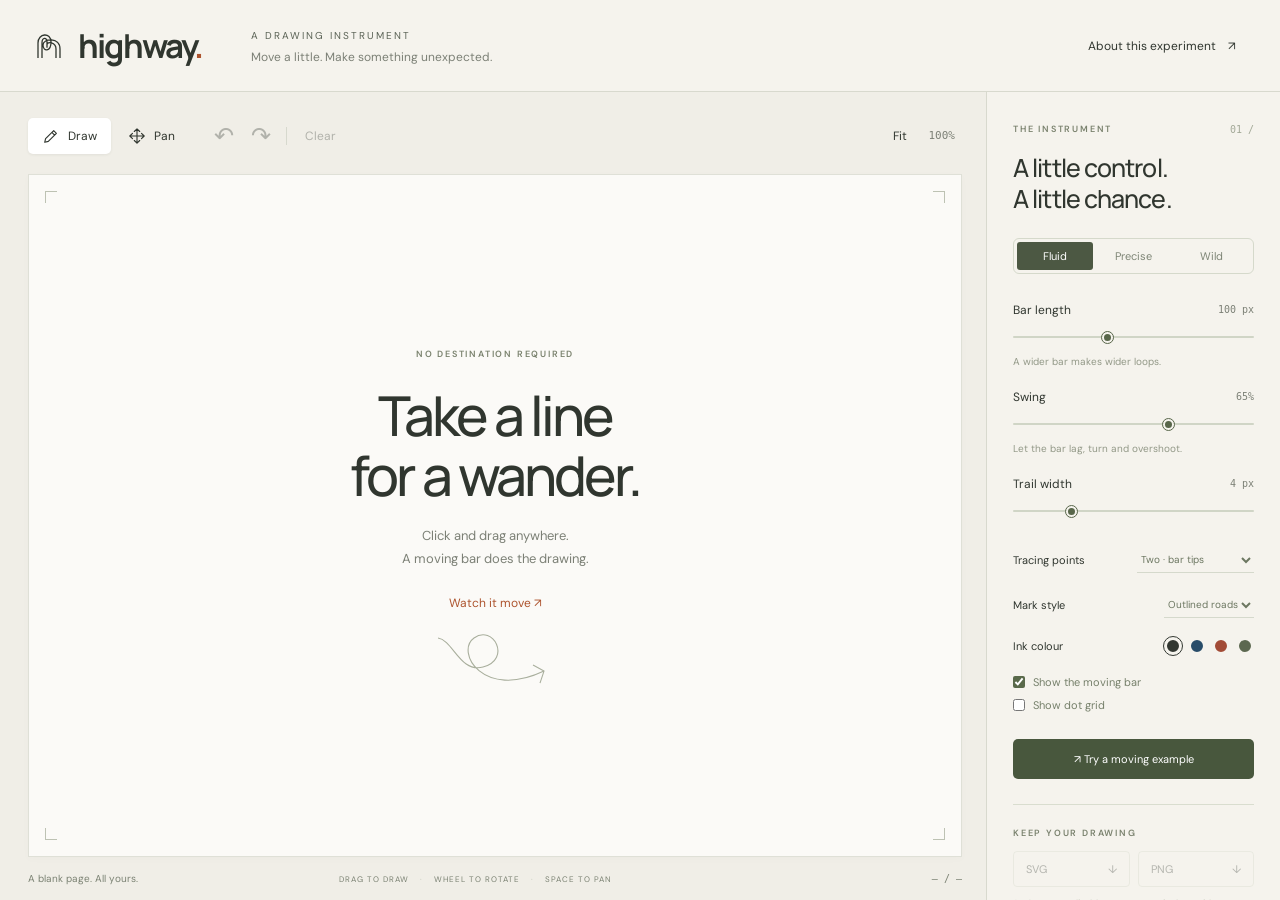
==== highway/index.html @ f276be77 "Add interactive rotating-bar drawing instrument under /highway" ====
<!doctype html>
<html lang="en">
<head>
  <meta charset="utf-8"><meta name="viewport" content="width=device-width,initial-scale=1">
  <meta name="theme-color" content="#f5f3ed">
  <title>Highway — a drawing instrument</title>
  <meta name="description" content="An experimental drawing instrument. Pull a rotating bar across the page and let its tips trace looping, road-like paths.">
  <link rel="stylesheet" href="style.css">
</head>
<body>
  <header class="masthead">
    <a class="wordmark" href="./" aria-label="Highway drawing instrument"><svg width="32" height="32" viewBox="0 0 32 32" aria-hidden="true"><path d="M4 28V13C4 3 17 2 17 12s-8 10-8 3 17-8 17 4v9M8 28V13C8 7 13 7 13 12s0 7 0 3 9-3 9 4v9" fill="none" stroke="currentColor" stroke-width="1.3"/></svg><span>highway<span class="wordmark-dot">.</span></span></a>
    <div class="masthead-description">A DRAWING INSTRUMENT<span>Move a little. Make something unexpected.</span></div>
    <button class="text-button" id="aboutButton">About this experiment <span>↗</span></button>
  </header>

  <main>
    <section class="workspace" aria-label="Drawing workspace">
      <div class="toolbar">
        <div class="tool-group" role="group" aria-label="Canvas tools">
          <button id="drawTool" class="tool selected" aria-pressed="true" title="Draw (D)"><svg viewBox="0 0 20 20" aria-hidden="true"><path d="m4 13 9-9 3 3-9 9-4 1zM11 6l3 3"/></svg><span>Draw</span></button>
          <button id="panTool" class="tool" aria-pressed="false" title="Pan (H), or hold Space"><svg viewBox="0 0 20 20" aria-hidden="true"><path d="M10 2v16M2 10h16M7 5l3-3 3 3M7 15l3 3 3-3M5 7l-3 3 3 3M15 7l3 3-3 3"/></svg><span>Pan</span></button>
        </div>
        <div class="tool-group history-group">
          <button id="undo" class="icon-button" aria-label="Undo stroke" title="Undo (Ctrl / ⌘ Z)" disabled>↶</button>
          <button id="redo" class="icon-button" aria-label="Redo stroke" title="Redo (Ctrl / ⌘ Shift Z)" disabled>↷</button>
          <span class="toolbar-divider"></span><button id="clear" class="text-button" disabled>Clear</button>
        </div>
        <div class="view-tools"><button id="fit" class="text-button" title="Fit drawing (F)">Fit</button><button id="resetView" class="zoom-value" title="Reset zoom to 100%">100%</button><button id="settingsToggle" class="text-button" aria-expanded="false">Settings</button></div>
      </div>
      <div id="paper" tabindex="0" aria-label="Drawing canvas. Drag to draw. Use Demo to see the interaction without drawing. Hold Space to pan; use the mouse wheel to rotate the bar while drawing.">
        <canvas id="drawing" aria-label="Generated line drawing"></canvas>
        <div class="paper-corner top-left"></div><div class="paper-corner top-right"></div><div class="paper-corner bottom-left"></div><div class="paper-corner bottom-right"></div>
        <div id="emptyState"><span class="eyebrow">NO DESTINATION REQUIRED</span><h1>Take a line<br>for a wander.</h1><p>Click and drag anywhere.<br>A moving bar does the drawing.</p><button id="emptyDemo" class="demo-link">Watch it move <span>↗</span></button><svg viewBox="0 0 130 60" aria-hidden="true"><path d="M8 8c15 2 22 35 45 29 29-8 10-43-9-29S53 70 114 41m-11-6 11 6-4 12" fill="none" stroke="currentColor" stroke-width="1.1"/></svg></div>
        <div id="demoBadge" hidden><i></i> Drawing demonstration <button id="stopDemo">Stop</button></div>
        <div id="canvasNote" hidden>Preview only — press and drag to leave a trail.</div>
      </div>
      <footer class="canvas-footer"><span id="strokeStatus" role="status">A blank page. All yours.</span><span class="gesture-hint">DRAG TO DRAW <i>·</i> WHEEL TO ROTATE <i>·</i> SPACE TO PAN</span><span id="coordinateStatus">— / —</span></footer>
    </section>

    <aside class="settings" id="settingsPanel" aria-label="Drawing settings">
      <div class="settings-heading"><span class="eyebrow">THE INSTRUMENT</span><span class="index-label">01 /</span></div>
      <h2>A little control.<br>A little chance.</h2>
      <div class="presets" role="group" aria-label="Motion presets"><button data-preset="fluid" class="active" aria-pressed="true">Fluid</button><button data-preset="precise" aria-pressed="false">Precise</button><button data-preset="wild" aria-pressed="false">Wild</button></div>
      <label class="range-label" for="barLength">Bar length <output id="barLengthOut">100 px</output></label><input id="barLength" type="range" min="24" max="220" step="2" value="100"><p class="field-hint">A wider bar makes wider loops.</p>
      <label class="range-label" for="inertia">Swing <output id="inertiaOut">65%</output></label><input id="inertia" type="range" min="0" max="100" value="65"><p class="field-hint">Let the bar lag, turn and overshoot.</p>
      <label class="range-label" for="roadWidth">Trail width <output id="roadWidthOut">4 px</output></label><input id="roadWidth" type="range" min="1" max="14" step=".5" value="4">
      <div class="setting-row"><label for="tracerCount">Tracing points</label><select id="tracerCount"><option value="1">One · centre</option><option value="2" selected>Two · bar tips</option><option value="3">Three · tips + centre</option></select></div>
      <div class="setting-row"><label for="style">Mark style</label><select id="style"><option value="outline">Outlined roads</option><option value="ink">Fine ink</option><option value="ribbon">Solid ribbons</option></select></div>
      <div class="setting-row"><span>Ink colour</span><div class="swatches" role="group" aria-label="Ink colour"><button data-ink="#333832" style="--swatch:#333832" aria-label="Charcoal ink" aria-pressed="true" class="active"></button><button data-ink="#284c69" style="--swatch:#284c69" aria-label="Blue ink" aria-pressed="false"></button><button data-ink="#a24b36" style="--swatch:#a24b36" aria-label="Terracotta ink" aria-pressed="false"></button><button data-ink="#5c6850" style="--swatch:#5c6850" aria-label="Olive ink" aria-pressed="false"></button></div></div>
      <label class="check-label"><input type="checkbox" id="showGuide" checked> Show the moving bar</label><label class="check-label"><input type="checkbox" id="showGrid"> Show dot grid</label>
      <button id="demo" class="primary-button"><span>↗</span> Try a moving example</button>
      <div class="export-block"><div class="eyebrow">KEEP YOUR DRAWING</div><div class="export-actions"><button id="exportSVG" disabled>SVG <span>↓</span></button><button id="exportPNG" disabled>PNG <span>↓</span></button></div><p>SVG stays editable. Exports omit the guide.</p></div>
      <div class="shortcuts"><b>A few useful moves</b><p><kbd>Shift</kbd> Hold the bar’s angle<br><kbd>Q</kbd> / <kbd>E</kbd> Turn the bar<br><kbd>Space</kbd> Drag to pan<br><kbd>Ctrl</kbd> + wheel Zoom the page<br><kbd>Esc</kbd> Stop the demonstration</p></div>
      <p class="credit">An independent interaction study after <a href="https://www.instagram.com/reel/DXz91ltIGps/" target="_blank" rel="noopener">Jeune Homme’s Highway designer ↗</a></p>
    </aside>
  </main>
  <div id="toast" role="status"></div>
  <dialog id="about"><div class="dialog-top"><span class="eyebrow">ABOUT THE EXPERIMENT</span><button id="closeAbout" aria-label="Close about">×</button></div><h2>One gesture.<br>Many possible paths.</h2><p>The bar follows your pointer with a little inertia. Its tracing points leave curves behind as it moves and rotates. Try reversing direction, drawing a small circle, or turning the mouse wheel during a stroke.</p><p>This is an independent reconstruction of the visible interaction in <a href="https://www.instagram.com/reel/DXz91ltIGps/" target="_blank" rel="noopener">Jeune Homme’s reel</a>. It is not the original tool or a verified copy of its algorithm.</p><p>Your drawing stays in this browser. Use SVG or PNG to keep a copy. Changing settings affects the next stroke; undo restores cleared drawings too.</p><button id="backToDrawing" class="primary-button">Back to the page</button></dialog>
  <script src="engine.js"></script><script src="app.js"></script>
</body></html>
---- highway/style.css ----
@import url('https://fonts.googleapis.com/css2?family=DM+Sans:wght@400;500;600;700&family=Manrope:wght@400;500;600;700;800&display=swap');
:root{--paper:#fbfaf7;--ground:#f0eee7;--ink:#30362f;--muted:#7c8076;--line:#dedfd5;--accent:#ad542e;--green:#495640;font-family:'DM Sans',sans-serif;color:var(--ink);background:var(--ground);font-synthesis:none}
*{box-sizing:border-box}body{margin:0}button,input,select{font:inherit}button,a,input,select{-webkit-tap-highlight-color:transparent}button{cursor:pointer;color:inherit}button:disabled{opacity:.32;cursor:default}button:focus-visible,a:focus-visible,input:focus-visible,select:focus-visible,#paper:focus-visible{outline:2px solid var(--accent);outline-offset:4px}button{border:0}a{color:inherit}svg{display:block}button svg{width:18px;height:18px;fill:none;stroke:currentColor;stroke-width:1.25;stroke-linecap:round;stroke-linejoin:round}
.masthead{height:92px;padding:0 34px;display:flex;align-items:center;gap:32px;border-bottom:1px solid #d8d9ce;background:#f5f3ed}.wordmark{display:flex;align-items:center;gap:12px;text-decoration:none;font-family:Manrope,sans-serif;font-size:33px;font-weight:700;letter-spacing:-1.8px}.wordmark-dot{color:var(--accent)}.masthead-description{font-size:10px;letter-spacing:2px;margin:3px 0 0 16px;color:#5a6255}.masthead-description span{display:block;font-size:12px;letter-spacing:0;margin-top:7px;color:var(--muted)}.masthead>.text-button{margin-left:auto;font-size:12px}.text-button{background:transparent;padding:8px 10px;font-size:12px}.text-button:hover:not(:disabled){color:var(--accent)}.text-button span{margin-left:9px}main{display:grid;grid-template-columns:minmax(320px,1fr) 294px;min-height:calc(100dvh - 92px)}.workspace{min-width:0;display:flex;flex-direction:column;height:calc(100dvh - 92px);padding:22px 24px 0 28px}.toolbar{display:flex;align-items:center;gap:18px;min-height:43px;margin-bottom:17px}.tool-group{display:flex;align-items:center;gap:3px}.tool{display:flex;align-items:center;gap:8px;padding:9px 14px;border-radius:5px;background:transparent;font-size:12px}.tool.selected{background:#fff;box-shadow:0 1px 3px #252c1d11}.tool:hover{background:#ffffff88}.icon-button{font-size:24px;background:transparent;width:34px;height:34px;line-height:1}.toolbar-divider{height:18px;border-left:1px solid #d7d9ce;margin:0 5px}.view-tools{margin-left:auto;display:flex;align-items:center;gap:5px}.zoom-value{font-family:monospace;font-size:11px;background:transparent;color:var(--muted);padding:7px}#settingsToggle{display:none}
#paper{flex:1;min-height:280px;position:relative;background:var(--paper);border:1px solid #dfe0d7;box-shadow:0 2px 8px #2c351b05;overflow:hidden;touch-action:none;cursor:crosshair;isolation:isolate}#paper.panning{cursor:grab}#paper.panning.dragging{cursor:grabbing}#drawing{width:100%;height:100%;display:block;touch-action:none}.paper-corner{position:absolute;width:12px;height:12px;border-color:#bdc2b3;border-style:solid;pointer-events:none}.top-left{top:16px;left:16px;border-width:1px 0 0 1px}.top-right{top:16px;right:16px;border-width:1px 1px 0 0}.bottom-left{bottom:16px;left:16px;border-width:0 0 1px 1px}.bottom-right{bottom:16px;right:16px;border-width:0 1px 1px 0}.eyebrow{font-size:9px;letter-spacing:1.8px;font-weight:600;color:#7a826e}#emptyState{position:absolute;top:50%;left:50%;transform:translate(-50%,-50%);text-align:center;width:340px;max-width:90%;pointer-events:none}h1{font-family:Manrope,sans-serif;font-size:clamp(35px,4.3vw,61px);line-height:1.1;letter-spacing:-3px;font-weight:500;margin:23px 0 18px}#emptyState p{font-size:13px;color:var(--muted);line-height:1.8}#emptyState .demo-link{pointer-events:auto;color:var(--accent);background:transparent;padding:12px;font-size:12px}#emptyState>svg{width:130px;height:60px;margin:7px auto 0;color:#a9af9d}.canvas-footer{height:43px;display:flex;align-items:center;gap:18px;font-size:10px;color:#7b8273;flex-shrink:0}#strokeStatus{min-width:142px}.gesture-hint{font-size:8px;letter-spacing:1px;margin:auto}.gesture-hint i{font-style:normal;margin:0 8px;color:#bdc0b5}#coordinateStatus{margin-left:auto;font-family:monospace;font-size:10px;white-space:nowrap}#demoBadge{position:absolute;top:18px;left:50%;transform:translateX(-50%);background:#f0f1e9e8;border:1px solid #dce1d3;border-radius:24px;padding:5px 6px 5px 14px;font-size:11px;display:flex;align-items:center;gap:9px;white-space:nowrap}#demoBadge i{background:#ab683e;width:5px;height:5px;border-radius:50%}#demoBadge button{background:#fff;border-radius:20px;padding:5px 12px;font-size:10px}#canvasNote{position:absolute;bottom:22px;left:50%;transform:translateX(-50%);pointer-events:none;background:#f0eee7ee;padding:8px 12px;font-size:10px;white-space:nowrap;color:#767f6d}
.settings{border-left:1px solid #d8d9ce;padding:31px 26px 22px;background:#f5f3ed;height:calc(100dvh - 92px);overflow:auto;scrollbar-width:thin;scrollbar-color:#d6d9cb transparent}.settings-heading{display:flex;justify-content:space-between;align-items:center}.index-label{color:#a3a998;font-size:10px;font-family:monospace}h2{font-family:Manrope,sans-serif;font-size:25px;line-height:1.25;letter-spacing:-.9px;font-weight:500;margin:17px 0 23px}.presets{display:grid;grid-template-columns:repeat(3,1fr);gap:2px;padding:3px;border:1px solid #d5d9cb;border-radius:6px;margin-bottom:28px}.presets button{font-size:11px;padding:7px 4px;background:transparent;border-radius:3px;color:#7e8576}.presets button.active{background:#4c5843;color:#fff}.range-label{display:flex;justify-content:space-between;align-items:center;font-size:12px;margin-top:20px}.range-label output{font-family:monospace;color:var(--muted);font-size:10px}input[type=range]{appearance:none;width:100%;background:transparent;height:24px;cursor:pointer;margin:7px 0 0}input[type=range]::-webkit-slider-runnable-track{height:2px;background:#d0d5c6;border-radius:5px}input[type=range]::-webkit-slider-thumb{appearance:none;width:11px;height:11px;background:#58664a;border:2px solid #f5f3ed;outline:1px solid #58664a;border-radius:50%;margin-top:-4px}input[type=range]::-moz-range-track{height:2px;background:#d0d5c6}input[type=range]::-moz-range-thumb{width:8px;height:8px;border-radius:50%;background:#58664a;border:2px solid #f5f3ed}.field-hint{font-size:10px;color:#929887;margin:0;line-height:1.5}.setting-row{display:flex;justify-content:space-between;align-items:center;font-size:11px;gap:6px;margin-top:19px}.setting-row select{max-width:135px;background:transparent;border:0;border-bottom:1px solid #d5d9cc;padding:5px 0;font-size:10px;color:#6c7761}.swatches{display:flex;gap:6px}.swatches button{height:18px;width:18px;border-radius:50%;background:var(--swatch);border:3px solid #f5f3ed}.swatches button.active{outline:1px solid var(--swatch)}.check-label{display:flex;gap:8px;align-items:center;font-size:11px;color:#76806b;margin-top:20px}.check-label+.check-label{margin-top:9px}.check-label input{accent-color:#59694a;width:12px;height:12px;margin:0}.primary-button{display:flex;align-items:center;justify-content:center;gap:16px;background:#48573d;color:#fff;font-size:11px;padding:13px 12px;border-radius:5px;width:100%;margin-top:27px}.primary-button:hover{background:#36432d}.primary-button>span{font-size:16px}.export-block{border-top:1px solid #d9ddcf;padding-top:22px;margin-top:25px}.export-actions{display:flex;gap:8px;margin-top:12px}.export-actions button{background:transparent;border:1px solid #d1d6c6;border-radius:4px;padding:10px 12px;flex:1;text-align:left;font-size:11px}.export-actions button:hover:not(:disabled){background:#fff}.export-actions span{float:right}.export-block p{font-size:10px;color:#8f9882;margin:10px 0 0}.shortcuts{margin-top:24px;font-size:10px;color:#8b947d;line-height:2}.shortcuts b{font-weight:500;color:#768269}.shortcuts p{margin-top:8px}kbd{font-family:inherit;border:1px solid #d7ddcc;border-radius:3px;padding:1px 4px;font-size:9px;background:#f8f7f1}.credit{font-size:9px;line-height:1.7;color:#98a08d;margin-top:20px}.credit a{text-decoration:underline;text-underline-offset:3px}#toast{position:fixed;bottom:26px;left:50%;transform:translateX(-50%);background:#36412fee;color:#fff;padding:11px 20px;border-radius:5px;font-size:12px;pointer-events:none;opacity:0;transition:opacity .2s;z-index:10}#toast.visible{opacity:1}dialog{max-width:480px;width:calc(100% - 40px);padding:30px;border:1px solid #d3dac7;border-radius:9px;background:var(--paper);color:var(--ink);box-shadow:0 25px 100px #30362f22}dialog::backdrop{background:#2b382955;backdrop-filter:blur(3px)}.dialog-top{display:flex;align-items:center;justify-content:space-between}.dialog-top button{background:transparent;font-size:24px;color:#8b947e}dialog h2{font-size:32px}dialog p{font-size:13px;line-height:1.75;color:#78816d}dialog a{color:#536a40}[hidden]{display:none!important}
@media(min-width:1500px){.workspace{padding:24px 36px 0 38px}main{grid-template-columns:minmax(320px,1fr) 318px}.settings{padding:34px 32px}.masthead{padding:0 40px}}
@media(max-width:1050px){.masthead-description{display:none}.masthead{height:76px;padding:0 24px}.workspace,.settings{height:calc(100dvh - 76px)}main{min-height:calc(100dvh - 76px);grid-template-columns:minmax(320px,1fr) 258px}.workspace{padding:16px 16px 0}.settings{padding:25px 20px}.gesture-hint{display:none}.toolbar{gap:5px}.tool{padding:9px 10px}h1{letter-spacing:-2px}}
@media(max-width:720px){.masthead{height:66px;padding:0 18px}.wordmark{font-size:27px;gap:7px}.wordmark svg{width:26px}.masthead>.text-button{font-size:10px;padding:5px}.masthead>.text-button span{display:none}main{display:block;min-height:calc(100dvh - 66px)}.workspace{height:calc(100dvh - 66px);padding:12px 12px 0}.toolbar{margin-bottom:11px;gap:3px}.tool{font-size:11px;padding:8px}.tool svg{width:16px}.tool-group{gap:0}.icon-button{width:28px}.toolbar-divider{margin:0 2px}.view-tools{gap:0}.text-button{padding:7px}.zoom-value{display:none}#settingsToggle{display:block;color:var(--accent)}.settings{display:none;position:fixed;top:120px;right:12px;bottom:48px;width:260px;height:auto;z-index:5;box-shadow:0 8px 40px #30362f26;border:1px solid #d7dccd;border-radius:8px}.settings.open{display:block}h1{font-size:44px}.canvas-footer{height:35px;font-size:9px}#strokeStatus{min-width:0}.paper-corner{width:8px;height:8px}#canvasNote{font-size:8px}.history-group{gap:0}}
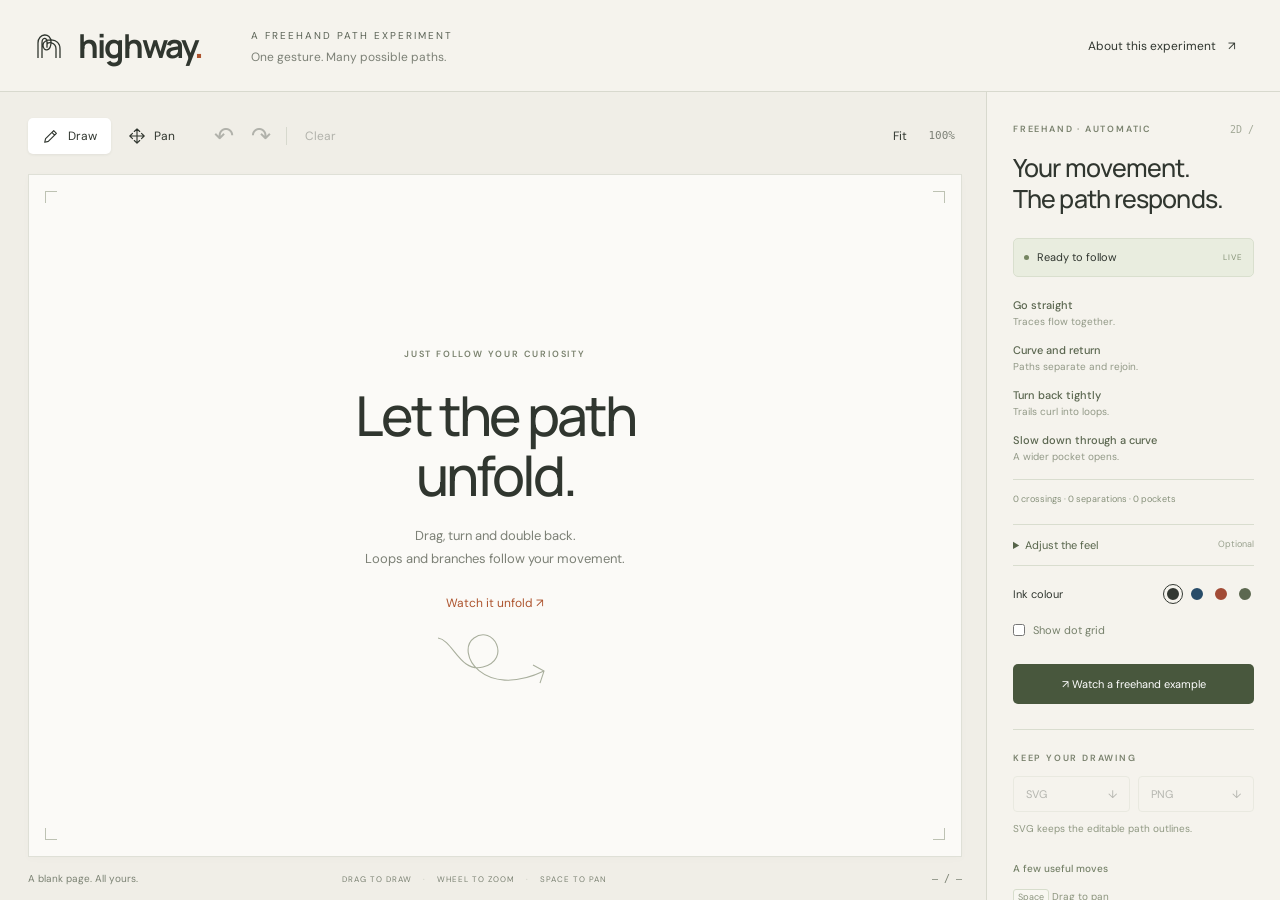
==== commit 449dced1: "Replace rotating bar with automatic 2D freehand loops, branches and pockets" ====
--- a/highway/index.html
+++ b/highway/index.html
@@ -3,14 +3,14 @@
 <head>
   <meta charset="utf-8"><meta name="viewport" content="width=device-width,initial-scale=1">
   <meta name="theme-color" content="#f5f3ed">
-  <title>Highway — a drawing instrument</title>
-  <meta name="description" content="An experimental drawing instrument. Pull a rotating bar across the page and let its tips trace looping, road-like paths.">
-  <link rel="stylesheet" href="style.css">
+  <title>Highway — freehand paths</title>
+  <meta name="description" content="Draw freely. Straight paths, loops, branches and pockets emerge from your movement. A two-dimensional drawing experiment.">
+  <link rel="stylesheet" href="style.css?v=flow2">
 </head>
 <body>
   <header class="masthead">
     <a class="wordmark" href="./" aria-label="Highway drawing instrument"><svg width="32" height="32" viewBox="0 0 32 32" aria-hidden="true"><path d="M4 28V13C4 3 17 2 17 12s-8 10-8 3 17-8 17 4v9M8 28V13C8 7 13 7 13 12s0 7 0 3 9-3 9 4v9" fill="none" stroke="currentColor" stroke-width="1.3"/></svg><span>highway<span class="wordmark-dot">.</span></span></a>
-    <div class="masthead-description">A DRAWING INSTRUMENT<span>Move a little. Make something unexpected.</span></div>
+    <div class="masthead-description">A FREEHAND PATH EXPERIMENT<span>One gesture. Many possible paths.</span></div>
     <button class="text-button" id="aboutButton">About this experiment <span>↗</span></button>
   </header>
 
@@ -28,34 +28,36 @@
         </div>
         <div class="view-tools"><button id="fit" class="text-button" title="Fit drawing (F)">Fit</button><button id="resetView" class="zoom-value" title="Reset zoom to 100%">100%</button><button id="settingsToggle" class="text-button" aria-expanded="false">Settings</button></div>
       </div>
-      <div id="paper" tabindex="0" aria-label="Drawing canvas. Drag to draw. Use Demo to see the interaction without drawing. Hold Space to pan; use the mouse wheel to rotate the bar while drawing.">
+      <div id="paper" tabindex="0" aria-label="Freehand drawing canvas. Drag to create paths, loops and branches automatically. Hold Space to pan; use the wheel to zoom.">
         <canvas id="drawing" aria-label="Generated line drawing"></canvas>
         <div class="paper-corner top-left"></div><div class="paper-corner top-right"></div><div class="paper-corner bottom-left"></div><div class="paper-corner bottom-right"></div>
-        <div id="emptyState"><span class="eyebrow">NO DESTINATION REQUIRED</span><h1>Take a line<br>for a wander.</h1><p>Click and drag anywhere.<br>A moving bar does the drawing.</p><button id="emptyDemo" class="demo-link">Watch it move <span>↗</span></button><svg viewBox="0 0 130 60" aria-hidden="true"><path d="M8 8c15 2 22 35 45 29 29-8 10-43-9-29S53 70 114 41m-11-6 11 6-4 12" fill="none" stroke="currentColor" stroke-width="1.1"/></svg></div>
+        <div id="emptyState"><span class="eyebrow">JUST FOLLOW YOUR CURIOSITY</span><h1>Let the path<br>unfold.</h1><p>Drag, turn and double back.<br>Loops and branches follow your movement.</p><button id="emptyDemo" class="demo-link">Watch it unfold <span>↗</span></button><svg viewBox="0 0 130 60" aria-hidden="true"><path d="M8 8c15 2 22 35 45 29 29-8 10-43-9-29S53 70 114 41m-11-6 11 6-4 12" fill="none" stroke="currentColor" stroke-width="1.1"/></svg></div>
         <div id="demoBadge" hidden><i></i> Drawing demonstration <button id="stopDemo">Stop</button></div>
         <div id="canvasNote" hidden>Preview only — press and drag to leave a trail.</div>
       </div>
-      <footer class="canvas-footer"><span id="strokeStatus" role="status">A blank page. All yours.</span><span class="gesture-hint">DRAG TO DRAW <i>·</i> WHEEL TO ROTATE <i>·</i> SPACE TO PAN</span><span id="coordinateStatus">— / —</span></footer>
+      <footer class="canvas-footer"><span id="strokeStatus" role="status">A blank page. All yours.</span><span class="gesture-hint">DRAG TO DRAW <i>·</i> WHEEL TO ZOOM <i>·</i> SPACE TO PAN</span><span id="coordinateStatus">— / —</span></footer>
     </section>
 
     <aside class="settings" id="settingsPanel" aria-label="Drawing settings">
-      <div class="settings-heading"><span class="eyebrow">THE INSTRUMENT</span><span class="index-label">01 /</span></div>
-      <h2>A little control.<br>A little chance.</h2>
-      <div class="presets" role="group" aria-label="Motion presets"><button data-preset="fluid" class="active" aria-pressed="true">Fluid</button><button data-preset="precise" aria-pressed="false">Precise</button><button data-preset="wild" aria-pressed="false">Wild</button></div>
-      <label class="range-label" for="barLength">Bar length <output id="barLengthOut">100 px</output></label><input id="barLength" type="range" min="24" max="220" step="2" value="100"><p class="field-hint">A wider bar makes wider loops.</p>
-      <label class="range-label" for="inertia">Swing <output id="inertiaOut">65%</output></label><input id="inertia" type="range" min="0" max="100" value="65"><p class="field-hint">Let the bar lag, turn and overshoot.</p>
-      <label class="range-label" for="roadWidth">Trail width <output id="roadWidthOut">4 px</output></label><input id="roadWidth" type="range" min="1" max="14" step=".5" value="4">
-      <div class="setting-row"><label for="tracerCount">Tracing points</label><select id="tracerCount"><option value="1">One · centre</option><option value="2" selected>Two · bar tips</option><option value="3">Three · tips + centre</option></select></div>
-      <div class="setting-row"><label for="style">Mark style</label><select id="style"><option value="outline">Outlined roads</option><option value="ink">Fine ink</option><option value="ribbon">Solid ribbons</option></select></div>
+      <div class="settings-heading"><span class="eyebrow">FREEHAND · AUTOMATIC</span><span class="index-label">2D /</span></div>
+      <h2>Your movement.<br>The path responds.</h2>
+      <div class="live-response"><i></i><span id="liveState">Ready to follow</span><span class="live-label">LIVE</span></div>
+      <div class="behaviour-guide"><p><b>Go straight</b><span>Traces flow together.</span></p><p><b>Curve and return</b><span>Paths separate and rejoin.</span></p><p><b>Turn back tightly</b><span>Trails curl into loops.</span></p><p><b>Slow down through a curve</b><span>A wider pocket opens.</span></p></div>
+      <p class="drawing-stats" id="drawingStats">0 crossings · 0 separations · 0 pockets</p>
+      <details class="tuning"><summary>Adjust the feel <span>Optional</span></summary>
+      <label class="range-label" for="flow">Flow <output id="flowOut">65%</output></label><input id="flow" type="range" min="0" max="100" value="65"><p class="field-hint">Higher values let the following trail swing further.</p>
+      <label class="range-label" for="spread">Spread <output id="spreadOut">70 px</output></label><input id="spread" type="range" min="10" max="140" step="2" value="70"><p class="field-hint">How far paths can open through a turn.</p>
+      <label class="range-label" for="roadWidth">Path width <output id="roadWidthOut">6 px</output></label><input id="roadWidth" type="range" min="2" max="18" step=".5" value="6">
+      </details>
       <div class="setting-row"><span>Ink colour</span><div class="swatches" role="group" aria-label="Ink colour"><button data-ink="#333832" style="--swatch:#333832" aria-label="Charcoal ink" aria-pressed="true" class="active"></button><button data-ink="#284c69" style="--swatch:#284c69" aria-label="Blue ink" aria-pressed="false"></button><button data-ink="#a24b36" style="--swatch:#a24b36" aria-label="Terracotta ink" aria-pressed="false"></button><button data-ink="#5c6850" style="--swatch:#5c6850" aria-label="Olive ink" aria-pressed="false"></button></div></div>
-      <label class="check-label"><input type="checkbox" id="showGuide" checked> Show the moving bar</label><label class="check-label"><input type="checkbox" id="showGrid"> Show dot grid</label>
-      <button id="demo" class="primary-button"><span>↗</span> Try a moving example</button>
-      <div class="export-block"><div class="eyebrow">KEEP YOUR DRAWING</div><div class="export-actions"><button id="exportSVG" disabled>SVG <span>↓</span></button><button id="exportPNG" disabled>PNG <span>↓</span></button></div><p>SVG stays editable. Exports omit the guide.</p></div>
-      <div class="shortcuts"><b>A few useful moves</b><p><kbd>Shift</kbd> Hold the bar’s angle<br><kbd>Q</kbd> / <kbd>E</kbd> Turn the bar<br><kbd>Space</kbd> Drag to pan<br><kbd>Ctrl</kbd> + wheel Zoom the page<br><kbd>Esc</kbd> Stop the demonstration</p></div>
+      <label class="check-label"><input type="checkbox" id="showGrid"> Show dot grid</label>
+      <button id="demo" class="primary-button">↗ Watch a freehand example</button>
+      <div class="export-block"><div class="eyebrow">KEEP YOUR DRAWING</div><div class="export-actions"><button id="exportSVG" disabled>SVG <span>↓</span></button><button id="exportPNG" disabled>PNG <span>↓</span></button></div><p>SVG keeps the editable path outlines.</p></div>
+      <div class="shortcuts"><b>A few useful moves</b><p><kbd>Space</kbd> Drag to pan<br><kbd>Wheel</kbd> Zoom the page<br><kbd>F</kbd> Fit your drawing<br><kbd>Ctrl / ⌘ Z</kbd> Undo a stroke<br><kbd>Esc</kbd> Stop the example</p></div>
       <p class="credit">An independent interaction study after <a href="https://www.instagram.com/reel/DXz91ltIGps/" target="_blank" rel="noopener">Jeune Homme’s Highway designer ↗</a></p>
     </aside>
   </main>
   <div id="toast" role="status"></div>
-  <dialog id="about"><div class="dialog-top"><span class="eyebrow">ABOUT THE EXPERIMENT</span><button id="closeAbout" aria-label="Close about">×</button></div><h2>One gesture.<br>Many possible paths.</h2><p>The bar follows your pointer with a little inertia. Its tracing points leave curves behind as it moves and rotates. Try reversing direction, drawing a small circle, or turning the mouse wheel during a stroke.</p><p>This is an independent reconstruction of the visible interaction in <a href="https://www.instagram.com/reel/DXz91ltIGps/" target="_blank" rel="noopener">Jeune Homme’s reel</a>. It is not the original tool or a verified copy of its algorithm.</p><p>Your drawing stays in this browser. Use SVG or PNG to keep a copy. Changing settings affects the next stroke; undo restores cleared drawings too.</p><button id="backToDrawing" class="primary-button">Back to the page</button></dialog>
-  <script src="engine.js"></script><script src="app.js"></script>
+  <dialog id="about"><div class="dialog-top"><span class="eyebrow">ABOUT THE EXPERIMENT</span><button id="closeAbout" aria-label="Close about">×</button></div><h2>One gesture.<br>Many possible paths.</h2><p>Two independent trails follow your pointer with different amounts of inertia. Steady movement brings them together; changes of direction separate them and can curl them into loops. Slow, gentle curves widen into pockets.</p><p>The pocket is a 2D footprint for exploring your volière idea. This version is entirely a drawing study. Crossings are visual joins, not an engineered route network.</p><p>An independent experiment inspired by <a href="https://www.instagram.com/reel/DXz91ltIGps/" target="_blank" rel="noopener">Jeune Homme’s reel</a>, using our own motion rules. The example supplies only pointer movement to the same engine you use.</p><p>Your drawing stays in this browser. Earlier drawings are retained. SVG or PNG keeps a copy; clear can be undone. Optional adjustments affect new strokes.</p><button id="backToDrawing" class="primary-button">Back to the page</button></dialog>
+  <script src="engine.js?v=flow2"></script><script src="app.js?v=flow2"></script>
 </body></html>
--- a/highway/style.css
+++ b/highway/style.css
@@ -5,5 +5,6 @@
 #paper{flex:1;min-height:280px;position:relative;background:var(--paper);border:1px solid #dfe0d7;box-shadow:0 2px 8px #2c351b05;overflow:hidden;touch-action:none;cursor:crosshair;isolation:isolate}#paper.panning{cursor:grab}#paper.panning.dragging{cursor:grabbing}#drawing{width:100%;height:100%;display:block;touch-action:none}.paper-corner{position:absolute;width:12px;height:12px;border-color:#bdc2b3;border-style:solid;pointer-events:none}.top-left{top:16px;left:16px;border-width:1px 0 0 1px}.top-right{top:16px;right:16px;border-width:1px 1px 0 0}.bottom-left{bottom:16px;left:16px;border-width:0 0 1px 1px}.bottom-right{bottom:16px;right:16px;border-width:0 1px 1px 0}.eyebrow{font-size:9px;letter-spacing:1.8px;font-weight:600;color:#7a826e}#emptyState{position:absolute;top:50%;left:50%;transform:translate(-50%,-50%);text-align:center;width:340px;max-width:90%;pointer-events:none}h1{font-family:Manrope,sans-serif;font-size:clamp(35px,4.3vw,61px);line-height:1.1;letter-spacing:-3px;font-weight:500;margin:23px 0 18px}#emptyState p{font-size:13px;color:var(--muted);line-height:1.8}#emptyState .demo-link{pointer-events:auto;color:var(--accent);background:transparent;padding:12px;font-size:12px}#emptyState>svg{width:130px;height:60px;margin:7px auto 0;color:#a9af9d}.canvas-footer{height:43px;display:flex;align-items:center;gap:18px;font-size:10px;color:#7b8273;flex-shrink:0}#strokeStatus{min-width:142px}.gesture-hint{font-size:8px;letter-spacing:1px;margin:auto}.gesture-hint i{font-style:normal;margin:0 8px;color:#bdc0b5}#coordinateStatus{margin-left:auto;font-family:monospace;font-size:10px;white-space:nowrap}#demoBadge{position:absolute;top:18px;left:50%;transform:translateX(-50%);background:#f0f1e9e8;border:1px solid #dce1d3;border-radius:24px;padding:5px 6px 5px 14px;font-size:11px;display:flex;align-items:center;gap:9px;white-space:nowrap}#demoBadge i{background:#ab683e;width:5px;height:5px;border-radius:50%}#demoBadge button{background:#fff;border-radius:20px;padding:5px 12px;font-size:10px}#canvasNote{position:absolute;bottom:22px;left:50%;transform:translateX(-50%);pointer-events:none;background:#f0eee7ee;padding:8px 12px;font-size:10px;white-space:nowrap;color:#767f6d}
 .settings{border-left:1px solid #d8d9ce;padding:31px 26px 22px;background:#f5f3ed;height:calc(100dvh - 92px);overflow:auto;scrollbar-width:thin;scrollbar-color:#d6d9cb transparent}.settings-heading{display:flex;justify-content:space-between;align-items:center}.index-label{color:#a3a998;font-size:10px;font-family:monospace}h2{font-family:Manrope,sans-serif;font-size:25px;line-height:1.25;letter-spacing:-.9px;font-weight:500;margin:17px 0 23px}.presets{display:grid;grid-template-columns:repeat(3,1fr);gap:2px;padding:3px;border:1px solid #d5d9cb;border-radius:6px;margin-bottom:28px}.presets button{font-size:11px;padding:7px 4px;background:transparent;border-radius:3px;color:#7e8576}.presets button.active{background:#4c5843;color:#fff}.range-label{display:flex;justify-content:space-between;align-items:center;font-size:12px;margin-top:20px}.range-label output{font-family:monospace;color:var(--muted);font-size:10px}input[type=range]{appearance:none;width:100%;background:transparent;height:24px;cursor:pointer;margin:7px 0 0}input[type=range]::-webkit-slider-runnable-track{height:2px;background:#d0d5c6;border-radius:5px}input[type=range]::-webkit-slider-thumb{appearance:none;width:11px;height:11px;background:#58664a;border:2px solid #f5f3ed;outline:1px solid #58664a;border-radius:50%;margin-top:-4px}input[type=range]::-moz-range-track{height:2px;background:#d0d5c6}input[type=range]::-moz-range-thumb{width:8px;height:8px;border-radius:50%;background:#58664a;border:2px solid #f5f3ed}.field-hint{font-size:10px;color:#929887;margin:0;line-height:1.5}.setting-row{display:flex;justify-content:space-between;align-items:center;font-size:11px;gap:6px;margin-top:19px}.setting-row select{max-width:135px;background:transparent;border:0;border-bottom:1px solid #d5d9cc;padding:5px 0;font-size:10px;color:#6c7761}.swatches{display:flex;gap:6px}.swatches button{height:18px;width:18px;border-radius:50%;background:var(--swatch);border:3px solid #f5f3ed}.swatches button.active{outline:1px solid var(--swatch)}.check-label{display:flex;gap:8px;align-items:center;font-size:11px;color:#76806b;margin-top:20px}.check-label+.check-label{margin-top:9px}.check-label input{accent-color:#59694a;width:12px;height:12px;margin:0}.primary-button{display:flex;align-items:center;justify-content:center;gap:16px;background:#48573d;color:#fff;font-size:11px;padding:13px 12px;border-radius:5px;width:100%;margin-top:27px}.primary-button:hover{background:#36432d}.primary-button>span{font-size:16px}.export-block{border-top:1px solid #d9ddcf;padding-top:22px;margin-top:25px}.export-actions{display:flex;gap:8px;margin-top:12px}.export-actions button{background:transparent;border:1px solid #d1d6c6;border-radius:4px;padding:10px 12px;flex:1;text-align:left;font-size:11px}.export-actions button:hover:not(:disabled){background:#fff}.export-actions span{float:right}.export-block p{font-size:10px;color:#8f9882;margin:10px 0 0}.shortcuts{margin-top:24px;font-size:10px;color:#8b947d;line-height:2}.shortcuts b{font-weight:500;color:#768269}.shortcuts p{margin-top:8px}kbd{font-family:inherit;border:1px solid #d7ddcc;border-radius:3px;padding:1px 4px;font-size:9px;background:#f8f7f1}.credit{font-size:9px;line-height:1.7;color:#98a08d;margin-top:20px}.credit a{text-decoration:underline;text-underline-offset:3px}#toast{position:fixed;bottom:26px;left:50%;transform:translateX(-50%);background:#36412fee;color:#fff;padding:11px 20px;border-radius:5px;font-size:12px;pointer-events:none;opacity:0;transition:opacity .2s;z-index:10}#toast.visible{opacity:1}dialog{max-width:480px;width:calc(100% - 40px);padding:30px;border:1px solid #d3dac7;border-radius:9px;background:var(--paper);color:var(--ink);box-shadow:0 25px 100px #30362f22}dialog::backdrop{background:#2b382955;backdrop-filter:blur(3px)}.dialog-top{display:flex;align-items:center;justify-content:space-between}.dialog-top button{background:transparent;font-size:24px;color:#8b947e}dialog h2{font-size:32px}dialog p{font-size:13px;line-height:1.75;color:#78816d}dialog a{color:#536a40}[hidden]{display:none!important}
 @media(min-width:1500px){.workspace{padding:24px 36px 0 38px}main{grid-template-columns:minmax(320px,1fr) 318px}.settings{padding:34px 32px}.masthead{padding:0 40px}}
+.live-response{display:flex;align-items:center;gap:8px;background:#e9eddf;border:1px solid #d9dfce;border-radius:5px;padding:11px 10px;font-size:11px;margin-bottom:20px;min-height:39px}.live-response i{width:5px;height:5px;border-radius:50%;background:#758561}.live-label{margin-left:auto;color:#839074;font-size:8px;letter-spacing:1px}.behaviour-guide p{margin:0 0 12px;font-size:11px;line-height:1.5}.behaviour-guide b{font-weight:500;display:block;color:#59654e}.behaviour-guide span{color:#929987;font-size:10px}.drawing-stats{font-size:9px;color:#87917b;line-height:1.7;border-top:1px solid #d9ddcf;padding-top:12px;margin:14px 0}.tuning{border-top:1px solid #d9ddcf;border-bottom:1px solid #d9ddcf;padding:13px 0;margin:17px 0}.tuning summary{cursor:pointer;font-size:11px;color:#56644a}.tuning summary span{float:right;font-size:9px;color:#99a18e}.tuning[open]{padding-bottom:16px}.tuning .range-label{margin-top:16px}.tuning input{margin-top:6px}.tuning summary:focus-visible{outline:2px solid var(--accent);outline-offset:4px}
 @media(max-width:1050px){.masthead-description{display:none}.masthead{height:76px;padding:0 24px}.workspace,.settings{height:calc(100dvh - 76px)}main{min-height:calc(100dvh - 76px);grid-template-columns:minmax(320px,1fr) 258px}.workspace{padding:16px 16px 0}.settings{padding:25px 20px}.gesture-hint{display:none}.toolbar{gap:5px}.tool{padding:9px 10px}h1{letter-spacing:-2px}}
 @media(max-width:720px){.masthead{height:66px;padding:0 18px}.wordmark{font-size:27px;gap:7px}.wordmark svg{width:26px}.masthead>.text-button{font-size:10px;padding:5px}.masthead>.text-button span{display:none}main{display:block;min-height:calc(100dvh - 66px)}.workspace{height:calc(100dvh - 66px);padding:12px 12px 0}.toolbar{margin-bottom:11px;gap:3px}.tool{font-size:11px;padding:8px}.tool svg{width:16px}.tool-group{gap:0}.icon-button{width:28px}.toolbar-divider{margin:0 2px}.view-tools{gap:0}.text-button{padding:7px}.zoom-value{display:none}#settingsToggle{display:block;color:var(--accent)}.settings{display:none;position:fixed;top:120px;right:12px;bottom:48px;width:260px;height:auto;z-index:5;box-shadow:0 8px 40px #30362f26;border:1px solid #d7dccd;border-radius:8px}.settings.open{display:block}h1{font-size:44px}.canvas-footer{height:35px;font-size:9px}#strokeStatus{min-width:0}.paper-corner{width:8px;height:8px}#canvasNote{font-size:8px}.history-group{gap:0}}
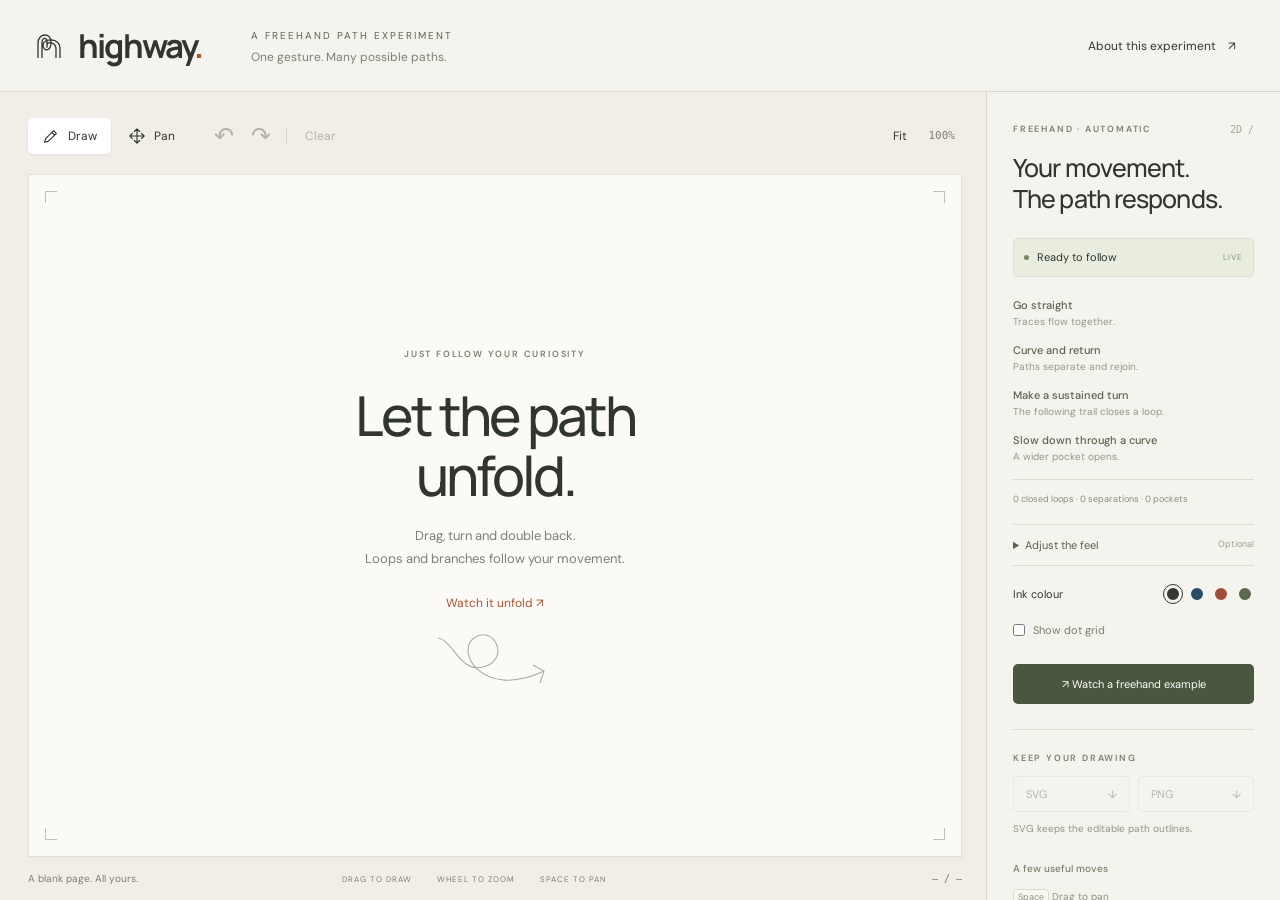
==== commit aa5b6fcd: "Fix automatic closed loops from ordinary freehand turns" ====
--- a/highway/index.html
+++ b/highway/index.html
@@ -1,63 +1,63 @@
-<!doctype html>
-<html lang="en">
-<head>
-  <meta charset="utf-8"><meta name="viewport" content="width=device-width,initial-scale=1">
-  <meta name="theme-color" content="#f5f3ed">
-  <title>Highway — freehand paths</title>
-  <meta name="description" content="Draw freely. Straight paths, loops, branches and pockets emerge from your movement. A two-dimensional drawing experiment.">
-  <link rel="stylesheet" href="style.css?v=flow2">
-</head>
-<body>
-  <header class="masthead">
-    <a class="wordmark" href="./" aria-label="Highway drawing instrument"><svg width="32" height="32" viewBox="0 0 32 32" aria-hidden="true"><path d="M4 28V13C4 3 17 2 17 12s-8 10-8 3 17-8 17 4v9M8 28V13C8 7 13 7 13 12s0 7 0 3 9-3 9 4v9" fill="none" stroke="currentColor" stroke-width="1.3"/></svg><span>highway<span class="wordmark-dot">.</span></span></a>
-    <div class="masthead-description">A FREEHAND PATH EXPERIMENT<span>One gesture. Many possible paths.</span></div>
-    <button class="text-button" id="aboutButton">About this experiment <span>↗</span></button>
-  </header>
-
-  <main>
-    <section class="workspace" aria-label="Drawing workspace">
-      <div class="toolbar">
-        <div class="tool-group" role="group" aria-label="Canvas tools">
-          <button id="drawTool" class="tool selected" aria-pressed="true" title="Draw (D)"><svg viewBox="0 0 20 20" aria-hidden="true"><path d="m4 13 9-9 3 3-9 9-4 1zM11 6l3 3"/></svg><span>Draw</span></button>
-          <button id="panTool" class="tool" aria-pressed="false" title="Pan (H), or hold Space"><svg viewBox="0 0 20 20" aria-hidden="true"><path d="M10 2v16M2 10h16M7 5l3-3 3 3M7 15l3 3 3-3M5 7l-3 3 3 3M15 7l3 3-3 3"/></svg><span>Pan</span></button>
-        </div>
-        <div class="tool-group history-group">
-          <button id="undo" class="icon-button" aria-label="Undo stroke" title="Undo (Ctrl / ⌘ Z)" disabled>↶</button>
-          <button id="redo" class="icon-button" aria-label="Redo stroke" title="Redo (Ctrl / ⌘ Shift Z)" disabled>↷</button>
-          <span class="toolbar-divider"></span><button id="clear" class="text-button" disabled>Clear</button>
-        </div>
-        <div class="view-tools"><button id="fit" class="text-button" title="Fit drawing (F)">Fit</button><button id="resetView" class="zoom-value" title="Reset zoom to 100%">100%</button><button id="settingsToggle" class="text-button" aria-expanded="false">Settings</button></div>
-      </div>
-      <div id="paper" tabindex="0" aria-label="Freehand drawing canvas. Drag to create paths, loops and branches automatically. Hold Space to pan; use the wheel to zoom.">
-        <canvas id="drawing" aria-label="Generated line drawing"></canvas>
-        <div class="paper-corner top-left"></div><div class="paper-corner top-right"></div><div class="paper-corner bottom-left"></div><div class="paper-corner bottom-right"></div>
-        <div id="emptyState"><span class="eyebrow">JUST FOLLOW YOUR CURIOSITY</span><h1>Let the path<br>unfold.</h1><p>Drag, turn and double back.<br>Loops and branches follow your movement.</p><button id="emptyDemo" class="demo-link">Watch it unfold <span>↗</span></button><svg viewBox="0 0 130 60" aria-hidden="true"><path d="M8 8c15 2 22 35 45 29 29-8 10-43-9-29S53 70 114 41m-11-6 11 6-4 12" fill="none" stroke="currentColor" stroke-width="1.1"/></svg></div>
-        <div id="demoBadge" hidden><i></i> Drawing demonstration <button id="stopDemo">Stop</button></div>
-        <div id="canvasNote" hidden>Preview only — press and drag to leave a trail.</div>
-      </div>
-      <footer class="canvas-footer"><span id="strokeStatus" role="status">A blank page. All yours.</span><span class="gesture-hint">DRAG TO DRAW <i>·</i> WHEEL TO ZOOM <i>·</i> SPACE TO PAN</span><span id="coordinateStatus">— / —</span></footer>
-    </section>
-
-    <aside class="settings" id="settingsPanel" aria-label="Drawing settings">
-      <div class="settings-heading"><span class="eyebrow">FREEHAND · AUTOMATIC</span><span class="index-label">2D /</span></div>
-      <h2>Your movement.<br>The path responds.</h2>
-      <div class="live-response"><i></i><span id="liveState">Ready to follow</span><span class="live-label">LIVE</span></div>
-      <div class="behaviour-guide"><p><b>Go straight</b><span>Traces flow together.</span></p><p><b>Curve and return</b><span>Paths separate and rejoin.</span></p><p><b>Turn back tightly</b><span>Trails curl into loops.</span></p><p><b>Slow down through a curve</b><span>A wider pocket opens.</span></p></div>
-      <p class="drawing-stats" id="drawingStats">0 crossings · 0 separations · 0 pockets</p>
-      <details class="tuning"><summary>Adjust the feel <span>Optional</span></summary>
-      <label class="range-label" for="flow">Flow <output id="flowOut">65%</output></label><input id="flow" type="range" min="0" max="100" value="65"><p class="field-hint">Higher values let the following trail swing further.</p>
-      <label class="range-label" for="spread">Spread <output id="spreadOut">70 px</output></label><input id="spread" type="range" min="10" max="140" step="2" value="70"><p class="field-hint">How far paths can open through a turn.</p>
-      <label class="range-label" for="roadWidth">Path width <output id="roadWidthOut">6 px</output></label><input id="roadWidth" type="range" min="2" max="18" step=".5" value="6">
-      </details>
-      <div class="setting-row"><span>Ink colour</span><div class="swatches" role="group" aria-label="Ink colour"><button data-ink="#333832" style="--swatch:#333832" aria-label="Charcoal ink" aria-pressed="true" class="active"></button><button data-ink="#284c69" style="--swatch:#284c69" aria-label="Blue ink" aria-pressed="false"></button><button data-ink="#a24b36" style="--swatch:#a24b36" aria-label="Terracotta ink" aria-pressed="false"></button><button data-ink="#5c6850" style="--swatch:#5c6850" aria-label="Olive ink" aria-pressed="false"></button></div></div>
-      <label class="check-label"><input type="checkbox" id="showGrid"> Show dot grid</label>
-      <button id="demo" class="primary-button">↗ Watch a freehand example</button>
-      <div class="export-block"><div class="eyebrow">KEEP YOUR DRAWING</div><div class="export-actions"><button id="exportSVG" disabled>SVG <span>↓</span></button><button id="exportPNG" disabled>PNG <span>↓</span></button></div><p>SVG keeps the editable path outlines.</p></div>
-      <div class="shortcuts"><b>A few useful moves</b><p><kbd>Space</kbd> Drag to pan<br><kbd>Wheel</kbd> Zoom the page<br><kbd>F</kbd> Fit your drawing<br><kbd>Ctrl / ⌘ Z</kbd> Undo a stroke<br><kbd>Esc</kbd> Stop the example</p></div>
-      <p class="credit">An independent interaction study after <a href="https://www.instagram.com/reel/DXz91ltIGps/" target="_blank" rel="noopener">Jeune Homme’s Highway designer ↗</a></p>
-    </aside>
-  </main>
-  <div id="toast" role="status"></div>
-  <dialog id="about"><div class="dialog-top"><span class="eyebrow">ABOUT THE EXPERIMENT</span><button id="closeAbout" aria-label="Close about">×</button></div><h2>One gesture.<br>Many possible paths.</h2><p>Two independent trails follow your pointer with different amounts of inertia. Steady movement brings them together; changes of direction separate them and can curl them into loops. Slow, gentle curves widen into pockets.</p><p>The pocket is a 2D footprint for exploring your volière idea. This version is entirely a drawing study. Crossings are visual joins, not an engineered route network.</p><p>An independent experiment inspired by <a href="https://www.instagram.com/reel/DXz91ltIGps/" target="_blank" rel="noopener">Jeune Homme’s reel</a>, using our own motion rules. The example supplies only pointer movement to the same engine you use.</p><p>Your drawing stays in this browser. Earlier drawings are retained. SVG or PNG keeps a copy; clear can be undone. Optional adjustments affect new strokes.</p><button id="backToDrawing" class="primary-button">Back to the page</button></dialog>
-  <script src="engine.js?v=flow2"></script><script src="app.js?v=flow2"></script>
-</body></html>
+<!doctype html>
+<html lang="en">
+<head>
+  <meta charset="utf-8"><meta name="viewport" content="width=device-width,initial-scale=1">
+  <meta name="theme-color" content="#f5f3ed">
+  <title>Highway — freehand paths</title>
+  <meta name="description" content="Draw freely. Straight paths, loops, branches and pockets emerge from your movement. A two-dimensional drawing experiment.">
+  <link rel="stylesheet" href="style.css?v=loops3">
+</head>
+<body>
+  <header class="masthead">
+    <a class="wordmark" href="./" aria-label="Highway drawing instrument"><svg width="32" height="32" viewBox="0 0 32 32" aria-hidden="true"><path d="M4 28V13C4 3 17 2 17 12s-8 10-8 3 17-8 17 4v9M8 28V13C8 7 13 7 13 12s0 7 0 3 9-3 9 4v9" fill="none" stroke="currentColor" stroke-width="1.3"/></svg><span>highway<span class="wordmark-dot">.</span></span></a>
+    <div class="masthead-description">A FREEHAND PATH EXPERIMENT<span>One gesture. Many possible paths.</span></div>
+    <button class="text-button" id="aboutButton">About this experiment <span>↗</span></button>
+  </header>
+
+  <main>
+    <section class="workspace" aria-label="Drawing workspace">
+      <div class="toolbar">
+        <div class="tool-group" role="group" aria-label="Canvas tools">
+          <button id="drawTool" class="tool selected" aria-pressed="true" title="Draw (D)"><svg viewBox="0 0 20 20" aria-hidden="true"><path d="m4 13 9-9 3 3-9 9-4 1zM11 6l3 3"/></svg><span>Draw</span></button>
+          <button id="panTool" class="tool" aria-pressed="false" title="Pan (H), or hold Space"><svg viewBox="0 0 20 20" aria-hidden="true"><path d="M10 2v16M2 10h16M7 5l3-3 3 3M7 15l3 3 3-3M5 7l-3 3 3 3M15 7l3 3-3 3"/></svg><span>Pan</span></button>
+        </div>
+        <div class="tool-group history-group">
+          <button id="undo" class="icon-button" aria-label="Undo stroke" title="Undo (Ctrl / ⌘ Z)" disabled>↶</button>
+          <button id="redo" class="icon-button" aria-label="Redo stroke" title="Redo (Ctrl / ⌘ Shift Z)" disabled>↷</button>
+          <span class="toolbar-divider"></span><button id="clear" class="text-button" disabled>Clear</button>
+        </div>
+        <div class="view-tools"><button id="fit" class="text-button" title="Fit drawing (F)">Fit</button><button id="resetView" class="zoom-value" title="Reset zoom to 100%">100%</button><button id="settingsToggle" class="text-button" aria-expanded="false">Settings</button></div>
+      </div>
+      <div id="paper" tabindex="0" aria-label="Freehand drawing canvas. Drag to create paths, loops and branches automatically. Hold Space to pan; use the wheel to zoom.">
+        <canvas id="drawing" aria-label="Generated line drawing"></canvas>
+        <div class="paper-corner top-left"></div><div class="paper-corner top-right"></div><div class="paper-corner bottom-left"></div><div class="paper-corner bottom-right"></div>
+        <div id="emptyState"><span class="eyebrow">JUST FOLLOW YOUR CURIOSITY</span><h1>Let the path<br>unfold.</h1><p>Drag, turn and double back.<br>Loops and branches follow your movement.</p><button id="emptyDemo" class="demo-link">Watch it unfold <span>↗</span></button><svg viewBox="0 0 130 60" aria-hidden="true"><path d="M8 8c15 2 22 35 45 29 29-8 10-43-9-29S53 70 114 41m-11-6 11 6-4 12" fill="none" stroke="currentColor" stroke-width="1.1"/></svg></div>
+        <div id="demoBadge" hidden><i></i> Drawing demonstration <button id="stopDemo">Stop</button></div>
+        <div id="canvasNote" hidden>Preview only — press and drag to leave a trail.</div>
+      </div>
+      <footer class="canvas-footer"><span id="strokeStatus" role="status">A blank page. All yours.</span><span class="gesture-hint">DRAG TO DRAW <i>·</i> WHEEL TO ZOOM <i>·</i> SPACE TO PAN</span><span id="coordinateStatus">— / —</span></footer>
+    </section>
+
+    <aside class="settings" id="settingsPanel" aria-label="Drawing settings">
+      <div class="settings-heading"><span class="eyebrow">FREEHAND · AUTOMATIC</span><span class="index-label">2D /</span></div>
+      <h2>Your movement.<br>The path responds.</h2>
+      <div class="live-response"><i></i><span id="liveState">Ready to follow</span><span class="live-label">LIVE</span></div>
+      <div class="behaviour-guide"><p><b>Go straight</b><span>Traces flow together.</span></p><p><b>Curve and return</b><span>Paths separate and rejoin.</span></p><p><b>Make a sustained turn</b><span>The following trail closes a loop.</span></p><p><b>Slow down through a curve</b><span>A wider pocket opens.</span></p></div>
+      <p class="drawing-stats" id="drawingStats">0 closed loops · 0 separations · 0 pockets</p>
+      <details class="tuning"><summary>Adjust the feel <span>Optional</span></summary>
+      <label class="range-label" for="flow">Flow <output id="flowOut">65%</output></label><input id="flow" type="range" min="0" max="100" value="65"><p class="field-hint">Higher values let the following trail swing further.</p>
+      <label class="range-label" for="spread">Spread <output id="spreadOut">70 px</output></label><input id="spread" type="range" min="10" max="140" step="2" value="70"><p class="field-hint">How far paths can open through a turn.</p>
+      <label class="range-label" for="roadWidth">Path width <output id="roadWidthOut">6 px</output></label><input id="roadWidth" type="range" min="2" max="18" step=".5" value="6">
+      </details>
+      <div class="setting-row"><span>Ink colour</span><div class="swatches" role="group" aria-label="Ink colour"><button data-ink="#333832" style="--swatch:#333832" aria-label="Charcoal ink" aria-pressed="true" class="active"></button><button data-ink="#284c69" style="--swatch:#284c69" aria-label="Blue ink" aria-pressed="false"></button><button data-ink="#a24b36" style="--swatch:#a24b36" aria-label="Terracotta ink" aria-pressed="false"></button><button data-ink="#5c6850" style="--swatch:#5c6850" aria-label="Olive ink" aria-pressed="false"></button></div></div>
+      <label class="check-label"><input type="checkbox" id="showGrid"> Show dot grid</label>
+      <button id="demo" class="primary-button">↗ Watch a freehand example</button>
+      <div class="export-block"><div class="eyebrow">KEEP YOUR DRAWING</div><div class="export-actions"><button id="exportSVG" disabled>SVG <span>↓</span></button><button id="exportPNG" disabled>PNG <span>↓</span></button></div><p>SVG keeps the editable path outlines.</p></div>
+      <div class="shortcuts"><b>A few useful moves</b><p><kbd>Space</kbd> Drag to pan<br><kbd>Wheel</kbd> Zoom the page<br><kbd>F</kbd> Fit your drawing<br><kbd>Ctrl / ⌘ Z</kbd> Undo a stroke<br><kbd>Esc</kbd> Stop the example</p></div>
+      <p class="credit">An independent interaction study after <a href="https://www.instagram.com/reel/DXz91ltIGps/" target="_blank" rel="noopener">Jeune Homme’s Highway designer ↗</a></p>
+    </aside>
+  </main>
+  <div id="toast" role="status"></div>
+  <dialog id="about"><div class="dialog-top"><span class="eyebrow">ABOUT THE EXPERIMENT</span><button id="closeAbout" aria-label="Close about">×</button></div><h2>One gesture.<br>Many possible paths.</h2><p>Two independent trails follow your pointer with different amounts of inertia. Steady movement brings them together; changes of direction separate them. Sustained turns automatically send the following trail around a loop that returns to its entry point. Slow, gentle curves widen into pockets.</p><p>The pocket is a 2D footprint for exploring your volière idea. This version is entirely a drawing study. Crossings are visual joins, not an engineered route network.</p><p>An independent experiment inspired by <a href="https://www.instagram.com/reel/DXz91ltIGps/" target="_blank" rel="noopener">Jeune Homme’s reel</a>, using our own motion rules. The example supplies open straight runs and bends to the same engine you use; it does not trace circles.</p><p>Your drawing stays in this browser. Earlier drawings are retained. SVG or PNG keeps a copy; clear can be undone. Optional adjustments affect new strokes.</p><button id="backToDrawing" class="primary-button">Back to the page</button></dialog>
+  <script src="engine.js?v=loops3"></script><script src="app.js?v=loops3"></script>
+</body></html>
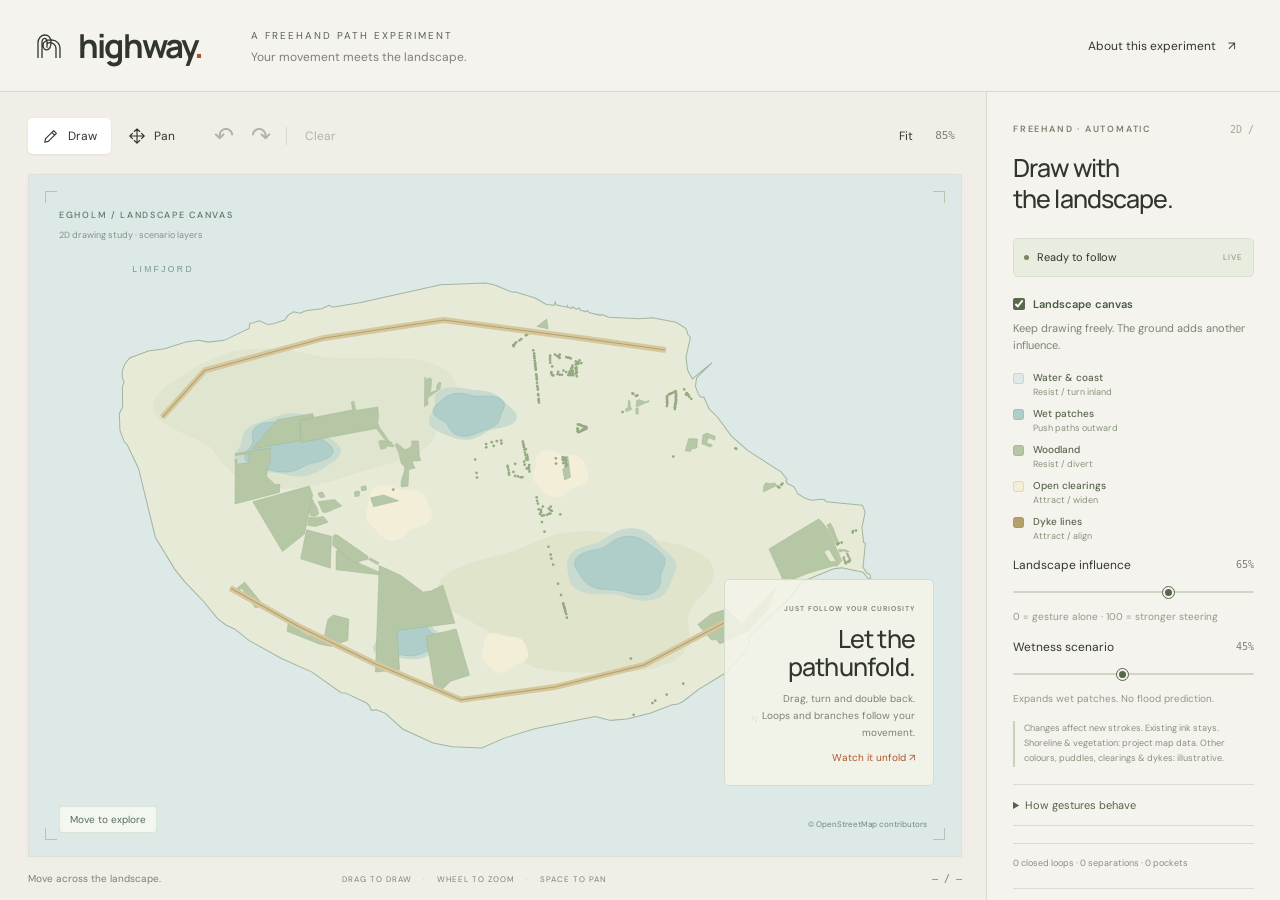
==== commit e2c64a53: "Add Egholm landscape canvas with environmental path steering" ====
--- a/highway/index.html
+++ b/highway/index.html
@@ -5,12 +5,12 @@
   <meta name="theme-color" content="#f5f3ed">
   <title>Highway — freehand paths</title>
   <meta name="description" content="Draw freely. Straight paths, loops, branches and pockets emerge from your movement. A two-dimensional drawing experiment.">
-  <link rel="stylesheet" href="style.css?v=loops3">
+  <link rel="stylesheet" href="style.css?v=canvas4">
 </head>
 <body>
   <header class="masthead">
     <a class="wordmark" href="./" aria-label="Highway drawing instrument"><svg width="32" height="32" viewBox="0 0 32 32" aria-hidden="true"><path d="M4 28V13C4 3 17 2 17 12s-8 10-8 3 17-8 17 4v9M8 28V13C8 7 13 7 13 12s0 7 0 3 9-3 9 4v9" fill="none" stroke="currentColor" stroke-width="1.3"/></svg><span>highway<span class="wordmark-dot">.</span></span></a>
-    <div class="masthead-description">A FREEHAND PATH EXPERIMENT<span>One gesture. Many possible paths.</span></div>
+    <div class="masthead-description">A FREEHAND PATH EXPERIMENT<span>Your movement meets the landscape.</span></div>
     <button class="text-button" id="aboutButton">About this experiment <span>↗</span></button>
   </header>
 
@@ -34,15 +34,25 @@
         <div id="emptyState"><span class="eyebrow">JUST FOLLOW YOUR CURIOSITY</span><h1>Let the path<br>unfold.</h1><p>Drag, turn and double back.<br>Loops and branches follow your movement.</p><button id="emptyDemo" class="demo-link">Watch it unfold <span>↗</span></button><svg viewBox="0 0 130 60" aria-hidden="true"><path d="M8 8c15 2 22 35 45 29 29-8 10-43-9-29S53 70 114 41m-11-6 11 6-4 12" fill="none" stroke="currentColor" stroke-width="1.1"/></svg></div>
         <div id="demoBadge" hidden><i></i> Drawing demonstration <button id="stopDemo">Stop</button></div>
         <div id="canvasNote" hidden>Preview only — press and drag to leave a trail.</div>
+        <div id="landscapeCaption"><b>EGHOLM / LANDSCAPE CANVAS</b><span>2D drawing study · scenario layers</span></div>
+        <div id="landscapeReadout"><span id="zoneStatus">Move to explore</span><a href="https://www.openstreetmap.org/copyright" target="_blank" rel="noopener">© OpenStreetMap contributors</a></div>
       </div>
       <footer class="canvas-footer"><span id="strokeStatus" role="status">A blank page. All yours.</span><span class="gesture-hint">DRAG TO DRAW <i>·</i> WHEEL TO ZOOM <i>·</i> SPACE TO PAN</span><span id="coordinateStatus">— / —</span></footer>
     </section>
 
     <aside class="settings" id="settingsPanel" aria-label="Drawing settings">
       <div class="settings-heading"><span class="eyebrow">FREEHAND · AUTOMATIC</span><span class="index-label">2D /</span></div>
-      <h2>Your movement.<br>The path responds.</h2>
+      <h2>Draw with<br>the landscape.</h2>
       <div class="live-response"><i></i><span id="liveState">Ready to follow</span><span class="live-label">LIVE</span></div>
-      <div class="behaviour-guide"><p><b>Go straight</b><span>Traces flow together.</span></p><p><b>Curve and return</b><span>Paths separate and rejoin.</span></p><p><b>Make a sustained turn</b><span>The following trail closes a loop.</span></p><p><b>Slow down through a curve</b><span>A wider pocket opens.</span></p></div>
+      <section class="environment-controls" aria-label="Landscape canvas">
+        <label class="check-label landscape-switch"><input type="checkbox" id="showLandscape" checked> Landscape canvas</label>
+        <p class="environment-intro">Keep drawing freely. The ground adds another influence.</p>
+        <div class="landscape-legend"><p><i style="--zone:#dce9e7"></i><b>Water & coast</b><span>Resist / turn inland</span></p><p><i style="--zone:#afceca"></i><b>Wet patches</b><span>Push paths outward</span></p><p><i style="--zone:#b6c7a6"></i><b>Woodland</b><span>Resist / divert</span></p><p><i style="--zone:#f3eed7"></i><b>Open clearings</b><span>Attract / widen</span></p><p><i style="--zone:#b6a16d"></i><b>Dyke lines</b><span>Attract / align</span></p></div>
+        <label class="range-label" for="influence">Landscape influence <output id="influenceOut">65%</output></label><input id="influence" type="range" min="0" max="100" value="65"><p class="field-hint">0 = gesture alone · 100 = stronger steering</p>
+        <label class="range-label" for="wetness">Wetness scenario <output id="wetnessOut">45%</output></label><input id="wetness" type="range" min="0" max="100" value="45"><p class="field-hint">Expands wet patches. No flood prediction.</p>
+        <p class="environment-note">Changes affect new strokes. Existing ink stays.<br>Shoreline & vegetation: project map data. Other colours, puddles, clearings & dykes: illustrative.</p>
+      </section>
+      <details class="tuning"><summary>How gestures behave</summary><div class="behaviour-guide"><p><b>Go straight</b><span>Traces flow together.</span></p><p><b>Curve and return</b><span>Paths separate and rejoin.</span></p><p><b>Make a sustained turn</b><span>The following trail closes a loop.</span></p><p><b>Slow down through a curve</b><span>A wider pocket opens.</span></p></div></details>
       <p class="drawing-stats" id="drawingStats">0 closed loops · 0 separations · 0 pockets</p>
       <details class="tuning"><summary>Adjust the feel <span>Optional</span></summary>
       <label class="range-label" for="flow">Flow <output id="flowOut">65%</output></label><input id="flow" type="range" min="0" max="100" value="65"><p class="field-hint">Higher values let the following trail swing further.</p>
@@ -52,12 +62,12 @@
       <div class="setting-row"><span>Ink colour</span><div class="swatches" role="group" aria-label="Ink colour"><button data-ink="#333832" style="--swatch:#333832" aria-label="Charcoal ink" aria-pressed="true" class="active"></button><button data-ink="#284c69" style="--swatch:#284c69" aria-label="Blue ink" aria-pressed="false"></button><button data-ink="#a24b36" style="--swatch:#a24b36" aria-label="Terracotta ink" aria-pressed="false"></button><button data-ink="#5c6850" style="--swatch:#5c6850" aria-label="Olive ink" aria-pressed="false"></button></div></div>
       <label class="check-label"><input type="checkbox" id="showGrid"> Show dot grid</label>
       <button id="demo" class="primary-button">↗ Watch a freehand example</button>
-      <div class="export-block"><div class="eyebrow">KEEP YOUR DRAWING</div><div class="export-actions"><button id="exportSVG" disabled>SVG <span>↓</span></button><button id="exportPNG" disabled>PNG <span>↓</span></button></div><p>SVG keeps the editable path outlines.</p></div>
+      <div class="export-block"><div class="eyebrow">KEEP YOUR DRAWING</div><label class="check-label"><input type="checkbox" id="exportCanvas" checked> Include landscape canvas</label><div class="export-actions"><button id="exportSVG" disabled>SVG <span>↓</span></button><button id="exportPNG" disabled>PNG <span>↓</span></button></div><p>SVG keeps the editable path outlines.</p></div>
       <div class="shortcuts"><b>A few useful moves</b><p><kbd>Space</kbd> Drag to pan<br><kbd>Wheel</kbd> Zoom the page<br><kbd>F</kbd> Fit your drawing<br><kbd>Ctrl / ⌘ Z</kbd> Undo a stroke<br><kbd>Esc</kbd> Stop the example</p></div>
       <p class="credit">An independent interaction study after <a href="https://www.instagram.com/reel/DXz91ltIGps/" target="_blank" rel="noopener">Jeune Homme’s Highway designer ↗</a></p>
     </aside>
   </main>
   <div id="toast" role="status"></div>
-  <dialog id="about"><div class="dialog-top"><span class="eyebrow">ABOUT THE EXPERIMENT</span><button id="closeAbout" aria-label="Close about">×</button></div><h2>One gesture.<br>Many possible paths.</h2><p>Two independent trails follow your pointer with different amounts of inertia. Steady movement brings them together; changes of direction separate them. Sustained turns automatically send the following trail around a loop that returns to its entry point. Slow, gentle curves widen into pockets.</p><p>The pocket is a 2D footprint for exploring your volière idea. This version is entirely a drawing study. Crossings are visual joins, not an engineered route network.</p><p>An independent experiment inspired by <a href="https://www.instagram.com/reel/DXz91ltIGps/" target="_blank" rel="noopener">Jeune Homme’s reel</a>, using our own motion rules. The example supplies open straight runs and bends to the same engine you use; it does not trace circles.</p><p>Your drawing stays in this browser. Earlier drawings are retained. SVG or PNG keeps a copy; clear can be undone. Optional adjustments affect new strokes.</p><button id="backToDrawing" class="primary-button">Back to the page</button></dialog>
-  <script src="engine.js?v=loops3"></script><script src="app.js?v=loops3"></script>
+  <dialog id="about"><div class="dialog-top"><span class="eyebrow">ABOUT THE EXPERIMENT</span><button id="closeAbout" aria-label="Close about">×</button></div><h2>One gesture.<br>Many possible paths.</h2><p>Two independent trails follow your pointer with different amounts of inertia. Steady movement brings them together; changes of direction separate them. Sustained turns automatically send the following trail around a loop that returns to its entry point. Slow, gentle curves widen into pockets.</p><p>The landscape adds soft steering: water and woodland resist, clearings attract and widen, and dyke lines encourage alignment. Shoreline and vegetation come from existing project map data; ground colours, wet patches, clearings and dyke lines are illustrative. Influence changes steering strength; Wetness expands the scenario patches. These are drawing forces, not protected-area rules or flood predictions. Old strokes keep their geometry when you change the canvas.</p><p>The pocket is a 2D footprint for exploring your volière idea. This version is entirely a drawing study. Crossings are visual joins, not an engineered route network.</p><p>An independent experiment inspired by <a href="https://www.instagram.com/reel/DXz91ltIGps/" target="_blank" rel="noopener">Jeune Homme’s reel</a>, using our own motion rules. The example supplies open straight runs and bends to the same engine you use; it does not trace circles.</p><p>Your drawing stays in this browser. Earlier drawings are retained. SVG or PNG keeps a copy; clear can be undone. Optional adjustments affect new strokes.</p><button id="backToDrawing" class="primary-button">Back to the page</button></dialog>
+  <script src="landscape-data.js?v=canvas4"></script><script src="landscape.js?v=canvas4"></script><script src="engine.js?v=canvas4"></script><script src="app.js?v=canvas4"></script>
 </body></html>
--- a/highway/style.css
+++ b/highway/style.css
@@ -8,3 +8,5 @@
 .live-response{display:flex;align-items:center;gap:8px;background:#e9eddf;border:1px solid #d9dfce;border-radius:5px;padding:11px 10px;font-size:11px;margin-bottom:20px;min-height:39px}.live-response i{width:5px;height:5px;border-radius:50%;background:#758561}.live-label{margin-left:auto;color:#839074;font-size:8px;letter-spacing:1px}.behaviour-guide p{margin:0 0 12px;font-size:11px;line-height:1.5}.behaviour-guide b{font-weight:500;display:block;color:#59654e}.behaviour-guide span{color:#929987;font-size:10px}.drawing-stats{font-size:9px;color:#87917b;line-height:1.7;border-top:1px solid #d9ddcf;padding-top:12px;margin:14px 0}.tuning{border-top:1px solid #d9ddcf;border-bottom:1px solid #d9ddcf;padding:13px 0;margin:17px 0}.tuning summary{cursor:pointer;font-size:11px;color:#56644a}.tuning summary span{float:right;font-size:9px;color:#99a18e}.tuning[open]{padding-bottom:16px}.tuning .range-label{margin-top:16px}.tuning input{margin-top:6px}.tuning summary:focus-visible{outline:2px solid var(--accent);outline-offset:4px}
 @media(max-width:1050px){.masthead-description{display:none}.masthead{height:76px;padding:0 24px}.workspace,.settings{height:calc(100dvh - 76px)}main{min-height:calc(100dvh - 76px);grid-template-columns:minmax(320px,1fr) 258px}.workspace{padding:16px 16px 0}.settings{padding:25px 20px}.gesture-hint{display:none}.toolbar{gap:5px}.tool{padding:9px 10px}h1{letter-spacing:-2px}}
 @media(max-width:720px){.masthead{height:66px;padding:0 18px}.wordmark{font-size:27px;gap:7px}.wordmark svg{width:26px}.masthead>.text-button{font-size:10px;padding:5px}.masthead>.text-button span{display:none}main{display:block;min-height:calc(100dvh - 66px)}.workspace{height:calc(100dvh - 66px);padding:12px 12px 0}.toolbar{margin-bottom:11px;gap:3px}.tool{font-size:11px;padding:8px}.tool svg{width:16px}.tool-group{gap:0}.icon-button{width:28px}.toolbar-divider{margin:0 2px}.view-tools{gap:0}.text-button{padding:7px}.zoom-value{display:none}#settingsToggle{display:block;color:var(--accent)}.settings{display:none;position:fixed;top:120px;right:12px;bottom:48px;width:260px;height:auto;z-index:5;box-shadow:0 8px 40px #30362f26;border:1px solid #d7dccd;border-radius:8px}.settings.open{display:block}h1{font-size:44px}.canvas-footer{height:35px;font-size:9px}#strokeStatus{min-width:0}.paper-corner{width:8px;height:8px}#canvasNote{font-size:8px}.history-group{gap:0}}
+.landscape-switch{margin:0;font-weight:600;color:#455a44}.environment-intro{font-size:11px;line-height:1.6;color:#7a8573;margin:9px 0 16px}.landscape-legend p{display:grid;grid-template-columns:12px 1fr;column-gap:8px;margin:0 0 9px;font-size:10px}.landscape-legend i{grid-row:span 2;background:var(--zone);width:11px;height:11px;border:1px solid #52604d25;border-radius:3px;margin-top:2px}.landscape-legend b{font-weight:500;color:#58664e}.landscape-legend span{font-size:9px;color:#87927c;margin-top:2px}.environment-note{font-size:9px;line-height:1.7;color:#87917e;border-left:2px solid #cad2bc;padding-left:9px;margin-top:15px}.environment-controls .range-label{margin-top:15px}.tuning .behaviour-guide{padding-top:15px}.tuning .behaviour-guide p:last-child{margin-bottom:0}#landscapeCaption{position:absolute;top:27px;left:30px;pointer-events:none;color:#5d7568}#landscapeCaption b{font-size:9px;letter-spacing:1.7px;font-weight:500}#landscapeCaption span{display:block;font-size:9px;color:#829387;margin-top:6px}#landscapeReadout{position:absolute;bottom:23px;left:30px;right:30px;display:flex;justify-content:space-between;align-items:end;gap:10px;pointer-events:none}#zoneStatus{font-size:10px;color:#536c5e;background:#f8faf0d9;padding:6px 10px;border:1px solid #b8c9ba66;border-radius:4px}#landscapeReadout a{pointer-events:auto;font-size:8px;color:#6e8781;text-decoration:none;background:#dce9e7d9;padding:4px}.has-landscape #emptyState{top:auto;left:auto;right:27px;bottom:70px;transform:none;width:210px;text-align:right;background:#f5f5e9d9;border:1px solid #d3ddca;border-radius:5px;padding:15px 18px}.has-landscape #emptyState h1{font-size:25px;letter-spacing:-.8px;margin:9px 0}.has-landscape #emptyState h1 br{display:none}.has-landscape #emptyState p{font-size:10px;line-height:1.7;margin-bottom:4px}.has-landscape #emptyState .eyebrow{font-size:7px;letter-spacing:1px}.has-landscape #emptyState>svg{display:none}.has-landscape #emptyState .demo-link{padding:6px 0;font-size:10px}
+@media(max-width:720px){#landscapeCaption{top:22px;left:22px}#landscapeCaption b{font-size:8px;letter-spacing:1px}#landscapeReadout{left:20px;right:20px;bottom:19px;flex-wrap:wrap}#landscapeReadout a{font-size:7px}.has-landscape #emptyState{right:18px;bottom:60px;width:180px;padding:12px}.has-landscape #emptyState h1{font-size:21px}.has-landscape #emptyState p{font-size:9px}#demoBadge{top:70px;font-size:10px}}
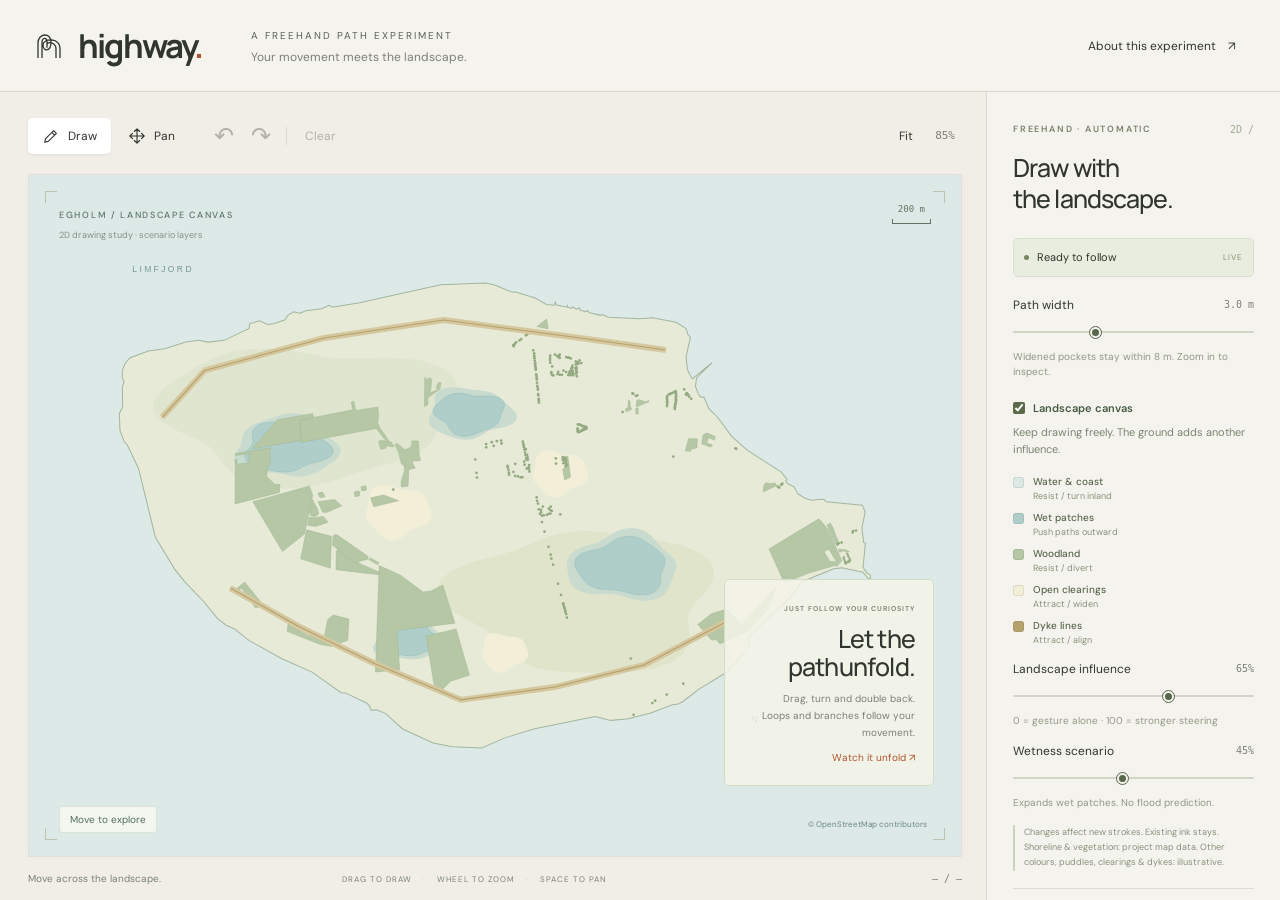
==== commit 9a5e36f8: "Scale island path footprints in metres and correct oversized saved widths" ====
--- a/highway/index.html
+++ b/highway/index.html
@@ -5,7 +5,7 @@
   <meta name="theme-color" content="#f5f3ed">
   <title>Highway — freehand paths</title>
   <meta name="description" content="Draw freely. Straight paths, loops, branches and pockets emerge from your movement. A two-dimensional drawing experiment.">
-  <link rel="stylesheet" href="style.css?v=canvas4">
+  <link rel="stylesheet" href="style.css?v=scale5">
 </head>
 <body>
   <header class="masthead">
@@ -34,7 +34,7 @@
         <div id="emptyState"><span class="eyebrow">JUST FOLLOW YOUR CURIOSITY</span><h1>Let the path<br>unfold.</h1><p>Drag, turn and double back.<br>Loops and branches follow your movement.</p><button id="emptyDemo" class="demo-link">Watch it unfold <span>↗</span></button><svg viewBox="0 0 130 60" aria-hidden="true"><path d="M8 8c15 2 22 35 45 29 29-8 10-43-9-29S53 70 114 41m-11-6 11 6-4 12" fill="none" stroke="currentColor" stroke-width="1.1"/></svg></div>
         <div id="demoBadge" hidden><i></i> Drawing demonstration <button id="stopDemo">Stop</button></div>
         <div id="canvasNote" hidden>Preview only — press and drag to leave a trail.</div>
-        <div id="landscapeCaption"><b>EGHOLM / LANDSCAPE CANVAS</b><span>2D drawing study · scenario layers</span></div>
+        <div id="mapScale"><span id="scaleLabel">500 m</span><i id="scaleLine"></i></div><div id="landscapeCaption"><b>EGHOLM / LANDSCAPE CANVAS</b><span>2D drawing study · scenario layers</span></div>
         <div id="landscapeReadout"><span id="zoneStatus">Move to explore</span><a href="https://www.openstreetmap.org/copyright" target="_blank" rel="noopener">© OpenStreetMap contributors</a></div>
       </div>
       <footer class="canvas-footer"><span id="strokeStatus" role="status">A blank page. All yours.</span><span class="gesture-hint">DRAG TO DRAW <i>·</i> WHEEL TO ZOOM <i>·</i> SPACE TO PAN</span><span id="coordinateStatus">— / —</span></footer>
@@ -44,6 +44,7 @@
       <div class="settings-heading"><span class="eyebrow">FREEHAND · AUTOMATIC</span><span class="index-label">2D /</span></div>
       <h2>Draw with<br>the landscape.</h2>
       <div class="live-response"><i></i><span id="liveState">Ready to follow</span><span class="live-label">LIVE</span></div>
+      <label class="range-label" for="roadWidth">Path width <output id="roadWidthOut">3.0 m</output></label><input id="roadWidth" type="range" min="1.5" max="6" step=".5" value="3"><p class="field-hint width-hint">Widened pockets stay within 8 m. Zoom in to inspect.</p>
       <section class="environment-controls" aria-label="Landscape canvas">
         <label class="check-label landscape-switch"><input type="checkbox" id="showLandscape" checked> Landscape canvas</label>
         <p class="environment-intro">Keep drawing freely. The ground adds another influence.</p>
@@ -56,8 +57,8 @@
       <p class="drawing-stats" id="drawingStats">0 closed loops · 0 separations · 0 pockets</p>
       <details class="tuning"><summary>Adjust the feel <span>Optional</span></summary>
       <label class="range-label" for="flow">Flow <output id="flowOut">65%</output></label><input id="flow" type="range" min="0" max="100" value="65"><p class="field-hint">Higher values let the following trail swing further.</p>
-      <label class="range-label" for="spread">Spread <output id="spreadOut">70 px</output></label><input id="spread" type="range" min="10" max="140" step="2" value="70"><p class="field-hint">How far paths can open through a turn.</p>
-      <label class="range-label" for="roadWidth">Path width <output id="roadWidthOut">6 px</output></label><input id="roadWidth" type="range" min="2" max="18" step=".5" value="6">
+      <label class="range-label" for="spread">Spread <output id="spreadOut">70</output></label><input id="spread" type="range" min="10" max="140" step="2" value="70"><p class="field-hint">How far paths can open through a turn.</p>
+      
       </details>
       <div class="setting-row"><span>Ink colour</span><div class="swatches" role="group" aria-label="Ink colour"><button data-ink="#333832" style="--swatch:#333832" aria-label="Charcoal ink" aria-pressed="true" class="active"></button><button data-ink="#284c69" style="--swatch:#284c69" aria-label="Blue ink" aria-pressed="false"></button><button data-ink="#a24b36" style="--swatch:#a24b36" aria-label="Terracotta ink" aria-pressed="false"></button><button data-ink="#5c6850" style="--swatch:#5c6850" aria-label="Olive ink" aria-pressed="false"></button></div></div>
       <label class="check-label"><input type="checkbox" id="showGrid"> Show dot grid</label>
@@ -69,5 +70,5 @@
   </main>
   <div id="toast" role="status"></div>
   <dialog id="about"><div class="dialog-top"><span class="eyebrow">ABOUT THE EXPERIMENT</span><button id="closeAbout" aria-label="Close about">×</button></div><h2>One gesture.<br>Many possible paths.</h2><p>Two independent trails follow your pointer with different amounts of inertia. Steady movement brings them together; changes of direction separate them. Sustained turns automatically send the following trail around a loop that returns to its entry point. Slow, gentle curves widen into pockets.</p><p>The landscape adds soft steering: water and woodland resist, clearings attract and widen, and dyke lines encourage alignment. Shoreline and vegetation come from existing project map data; ground colours, wet patches, clearings and dyke lines are illustrative. Influence changes steering strength; Wetness expands the scenario patches. These are drawing forces, not protected-area rules or flood predictions. Old strokes keep their geometry when you change the canvas.</p><p>The pocket is a 2D footprint for exploring your volière idea. This version is entirely a drawing study. Crossings are visual joins, not an engineered route network.</p><p>An independent experiment inspired by <a href="https://www.instagram.com/reel/DXz91ltIGps/" target="_blank" rel="noopener">Jeune Homme’s reel</a>, using our own motion rules. The example supplies open straight runs and bends to the same engine you use; it does not trace circles.</p><p>Your drawing stays in this browser. Earlier drawings are retained. SVG or PNG keeps a copy; clear can be undone. Optional adjustments affect new strokes.</p><button id="backToDrawing" class="primary-button">Back to the page</button></dialog>
-  <script src="landscape-data.js?v=canvas4"></script><script src="landscape.js?v=canvas4"></script><script src="engine.js?v=canvas4"></script><script src="app.js?v=canvas4"></script>
+  <script src="landscape-data.js?v=scale5"></script><script src="landscape.js?v=scale5"></script><script src="engine.js?v=scale5"></script><script src="app.js?v=scale5"></script>
 </body></html>
--- a/highway/style.css
+++ b/highway/style.css
@@ -1,12 +1,14 @@
-@import url('https://fonts.googleapis.com/css2?family=DM+Sans:wght@400;500;600;700&family=Manrope:wght@400;500;600;700;800&display=swap');
-:root{--paper:#fbfaf7;--ground:#f0eee7;--ink:#30362f;--muted:#7c8076;--line:#dedfd5;--accent:#ad542e;--green:#495640;font-family:'DM Sans',sans-serif;color:var(--ink);background:var(--ground);font-synthesis:none}
-*{box-sizing:border-box}body{margin:0}button,input,select{font:inherit}button,a,input,select{-webkit-tap-highlight-color:transparent}button{cursor:pointer;color:inherit}button:disabled{opacity:.32;cursor:default}button:focus-visible,a:focus-visible,input:focus-visible,select:focus-visible,#paper:focus-visible{outline:2px solid var(--accent);outline-offset:4px}button{border:0}a{color:inherit}svg{display:block}button svg{width:18px;height:18px;fill:none;stroke:currentColor;stroke-width:1.25;stroke-linecap:round;stroke-linejoin:round}
-.masthead{height:92px;padding:0 34px;display:flex;align-items:center;gap:32px;border-bottom:1px solid #d8d9ce;background:#f5f3ed}.wordmark{display:flex;align-items:center;gap:12px;text-decoration:none;font-family:Manrope,sans-serif;font-size:33px;font-weight:700;letter-spacing:-1.8px}.wordmark-dot{color:var(--accent)}.masthead-description{font-size:10px;letter-spacing:2px;margin:3px 0 0 16px;color:#5a6255}.masthead-description span{display:block;font-size:12px;letter-spacing:0;margin-top:7px;color:var(--muted)}.masthead>.text-button{margin-left:auto;font-size:12px}.text-button{background:transparent;padding:8px 10px;font-size:12px}.text-button:hover:not(:disabled){color:var(--accent)}.text-button span{margin-left:9px}main{display:grid;grid-template-columns:minmax(320px,1fr) 294px;min-height:calc(100dvh - 92px)}.workspace{min-width:0;display:flex;flex-direction:column;height:calc(100dvh - 92px);padding:22px 24px 0 28px}.toolbar{display:flex;align-items:center;gap:18px;min-height:43px;margin-bottom:17px}.tool-group{display:flex;align-items:center;gap:3px}.tool{display:flex;align-items:center;gap:8px;padding:9px 14px;border-radius:5px;background:transparent;font-size:12px}.tool.selected{background:#fff;box-shadow:0 1px 3px #252c1d11}.tool:hover{background:#ffffff88}.icon-button{font-size:24px;background:transparent;width:34px;height:34px;line-height:1}.toolbar-divider{height:18px;border-left:1px solid #d7d9ce;margin:0 5px}.view-tools{margin-left:auto;display:flex;align-items:center;gap:5px}.zoom-value{font-family:monospace;font-size:11px;background:transparent;color:var(--muted);padding:7px}#settingsToggle{display:none}
-#paper{flex:1;min-height:280px;position:relative;background:var(--paper);border:1px solid #dfe0d7;box-shadow:0 2px 8px #2c351b05;overflow:hidden;touch-action:none;cursor:crosshair;isolation:isolate}#paper.panning{cursor:grab}#paper.panning.dragging{cursor:grabbing}#drawing{width:100%;height:100%;display:block;touch-action:none}.paper-corner{position:absolute;width:12px;height:12px;border-color:#bdc2b3;border-style:solid;pointer-events:none}.top-left{top:16px;left:16px;border-width:1px 0 0 1px}.top-right{top:16px;right:16px;border-width:1px 1px 0 0}.bottom-left{bottom:16px;left:16px;border-width:0 0 1px 1px}.bottom-right{bottom:16px;right:16px;border-width:0 1px 1px 0}.eyebrow{font-size:9px;letter-spacing:1.8px;font-weight:600;color:#7a826e}#emptyState{position:absolute;top:50%;left:50%;transform:translate(-50%,-50%);text-align:center;width:340px;max-width:90%;pointer-events:none}h1{font-family:Manrope,sans-serif;font-size:clamp(35px,4.3vw,61px);line-height:1.1;letter-spacing:-3px;font-weight:500;margin:23px 0 18px}#emptyState p{font-size:13px;color:var(--muted);line-height:1.8}#emptyState .demo-link{pointer-events:auto;color:var(--accent);background:transparent;padding:12px;font-size:12px}#emptyState>svg{width:130px;height:60px;margin:7px auto 0;color:#a9af9d}.canvas-footer{height:43px;display:flex;align-items:center;gap:18px;font-size:10px;color:#7b8273;flex-shrink:0}#strokeStatus{min-width:142px}.gesture-hint{font-size:8px;letter-spacing:1px;margin:auto}.gesture-hint i{font-style:normal;margin:0 8px;color:#bdc0b5}#coordinateStatus{margin-left:auto;font-family:monospace;font-size:10px;white-space:nowrap}#demoBadge{position:absolute;top:18px;left:50%;transform:translateX(-50%);background:#f0f1e9e8;border:1px solid #dce1d3;border-radius:24px;padding:5px 6px 5px 14px;font-size:11px;display:flex;align-items:center;gap:9px;white-space:nowrap}#demoBadge i{background:#ab683e;width:5px;height:5px;border-radius:50%}#demoBadge button{background:#fff;border-radius:20px;padding:5px 12px;font-size:10px}#canvasNote{position:absolute;bottom:22px;left:50%;transform:translateX(-50%);pointer-events:none;background:#f0eee7ee;padding:8px 12px;font-size:10px;white-space:nowrap;color:#767f6d}
-.settings{border-left:1px solid #d8d9ce;padding:31px 26px 22px;background:#f5f3ed;height:calc(100dvh - 92px);overflow:auto;scrollbar-width:thin;scrollbar-color:#d6d9cb transparent}.settings-heading{display:flex;justify-content:space-between;align-items:center}.index-label{color:#a3a998;font-size:10px;font-family:monospace}h2{font-family:Manrope,sans-serif;font-size:25px;line-height:1.25;letter-spacing:-.9px;font-weight:500;margin:17px 0 23px}.presets{display:grid;grid-template-columns:repeat(3,1fr);gap:2px;padding:3px;border:1px solid #d5d9cb;border-radius:6px;margin-bottom:28px}.presets button{font-size:11px;padding:7px 4px;background:transparent;border-radius:3px;color:#7e8576}.presets button.active{background:#4c5843;color:#fff}.range-label{display:flex;justify-content:space-between;align-items:center;font-size:12px;margin-top:20px}.range-label output{font-family:monospace;color:var(--muted);font-size:10px}input[type=range]{appearance:none;width:100%;background:transparent;height:24px;cursor:pointer;margin:7px 0 0}input[type=range]::-webkit-slider-runnable-track{height:2px;background:#d0d5c6;border-radius:5px}input[type=range]::-webkit-slider-thumb{appearance:none;width:11px;height:11px;background:#58664a;border:2px solid #f5f3ed;outline:1px solid #58664a;border-radius:50%;margin-top:-4px}input[type=range]::-moz-range-track{height:2px;background:#d0d5c6}input[type=range]::-moz-range-thumb{width:8px;height:8px;border-radius:50%;background:#58664a;border:2px solid #f5f3ed}.field-hint{font-size:10px;color:#929887;margin:0;line-height:1.5}.setting-row{display:flex;justify-content:space-between;align-items:center;font-size:11px;gap:6px;margin-top:19px}.setting-row select{max-width:135px;background:transparent;border:0;border-bottom:1px solid #d5d9cc;padding:5px 0;font-size:10px;color:#6c7761}.swatches{display:flex;gap:6px}.swatches button{height:18px;width:18px;border-radius:50%;background:var(--swatch);border:3px solid #f5f3ed}.swatches button.active{outline:1px solid var(--swatch)}.check-label{display:flex;gap:8px;align-items:center;font-size:11px;color:#76806b;margin-top:20px}.check-label+.check-label{margin-top:9px}.check-label input{accent-color:#59694a;width:12px;height:12px;margin:0}.primary-button{display:flex;align-items:center;justify-content:center;gap:16px;background:#48573d;color:#fff;font-size:11px;padding:13px 12px;border-radius:5px;width:100%;margin-top:27px}.primary-button:hover{background:#36432d}.primary-button>span{font-size:16px}.export-block{border-top:1px solid #d9ddcf;padding-top:22px;margin-top:25px}.export-actions{display:flex;gap:8px;margin-top:12px}.export-actions button{background:transparent;border:1px solid #d1d6c6;border-radius:4px;padding:10px 12px;flex:1;text-align:left;font-size:11px}.export-actions button:hover:not(:disabled){background:#fff}.export-actions span{float:right}.export-block p{font-size:10px;color:#8f9882;margin:10px 0 0}.shortcuts{margin-top:24px;font-size:10px;color:#8b947d;line-height:2}.shortcuts b{font-weight:500;color:#768269}.shortcuts p{margin-top:8px}kbd{font-family:inherit;border:1px solid #d7ddcc;border-radius:3px;padding:1px 4px;font-size:9px;background:#f8f7f1}.credit{font-size:9px;line-height:1.7;color:#98a08d;margin-top:20px}.credit a{text-decoration:underline;text-underline-offset:3px}#toast{position:fixed;bottom:26px;left:50%;transform:translateX(-50%);background:#36412fee;color:#fff;padding:11px 20px;border-radius:5px;font-size:12px;pointer-events:none;opacity:0;transition:opacity .2s;z-index:10}#toast.visible{opacity:1}dialog{max-width:480px;width:calc(100% - 40px);padding:30px;border:1px solid #d3dac7;border-radius:9px;background:var(--paper);color:var(--ink);box-shadow:0 25px 100px #30362f22}dialog::backdrop{background:#2b382955;backdrop-filter:blur(3px)}.dialog-top{display:flex;align-items:center;justify-content:space-between}.dialog-top button{background:transparent;font-size:24px;color:#8b947e}dialog h2{font-size:32px}dialog p{font-size:13px;line-height:1.75;color:#78816d}dialog a{color:#536a40}[hidden]{display:none!important}
-@media(min-width:1500px){.workspace{padding:24px 36px 0 38px}main{grid-template-columns:minmax(320px,1fr) 318px}.settings{padding:34px 32px}.masthead{padding:0 40px}}
-.live-response{display:flex;align-items:center;gap:8px;background:#e9eddf;border:1px solid #d9dfce;border-radius:5px;padding:11px 10px;font-size:11px;margin-bottom:20px;min-height:39px}.live-response i{width:5px;height:5px;border-radius:50%;background:#758561}.live-label{margin-left:auto;color:#839074;font-size:8px;letter-spacing:1px}.behaviour-guide p{margin:0 0 12px;font-size:11px;line-height:1.5}.behaviour-guide b{font-weight:500;display:block;color:#59654e}.behaviour-guide span{color:#929987;font-size:10px}.drawing-stats{font-size:9px;color:#87917b;line-height:1.7;border-top:1px solid #d9ddcf;padding-top:12px;margin:14px 0}.tuning{border-top:1px solid #d9ddcf;border-bottom:1px solid #d9ddcf;padding:13px 0;margin:17px 0}.tuning summary{cursor:pointer;font-size:11px;color:#56644a}.tuning summary span{float:right;font-size:9px;color:#99a18e}.tuning[open]{padding-bottom:16px}.tuning .range-label{margin-top:16px}.tuning input{margin-top:6px}.tuning summary:focus-visible{outline:2px solid var(--accent);outline-offset:4px}
-@media(max-width:1050px){.masthead-description{display:none}.masthead{height:76px;padding:0 24px}.workspace,.settings{height:calc(100dvh - 76px)}main{min-height:calc(100dvh - 76px);grid-template-columns:minmax(320px,1fr) 258px}.workspace{padding:16px 16px 0}.settings{padding:25px 20px}.gesture-hint{display:none}.toolbar{gap:5px}.tool{padding:9px 10px}h1{letter-spacing:-2px}}
-@media(max-width:720px){.masthead{height:66px;padding:0 18px}.wordmark{font-size:27px;gap:7px}.wordmark svg{width:26px}.masthead>.text-button{font-size:10px;padding:5px}.masthead>.text-button span{display:none}main{display:block;min-height:calc(100dvh - 66px)}.workspace{height:calc(100dvh - 66px);padding:12px 12px 0}.toolbar{margin-bottom:11px;gap:3px}.tool{font-size:11px;padding:8px}.tool svg{width:16px}.tool-group{gap:0}.icon-button{width:28px}.toolbar-divider{margin:0 2px}.view-tools{gap:0}.text-button{padding:7px}.zoom-value{display:none}#settingsToggle{display:block;color:var(--accent)}.settings{display:none;position:fixed;top:120px;right:12px;bottom:48px;width:260px;height:auto;z-index:5;box-shadow:0 8px 40px #30362f26;border:1px solid #d7dccd;border-radius:8px}.settings.open{display:block}h1{font-size:44px}.canvas-footer{height:35px;font-size:9px}#strokeStatus{min-width:0}.paper-corner{width:8px;height:8px}#canvasNote{font-size:8px}.history-group{gap:0}}
-.landscape-switch{margin:0;font-weight:600;color:#455a44}.environment-intro{font-size:11px;line-height:1.6;color:#7a8573;margin:9px 0 16px}.landscape-legend p{display:grid;grid-template-columns:12px 1fr;column-gap:8px;margin:0 0 9px;font-size:10px}.landscape-legend i{grid-row:span 2;background:var(--zone);width:11px;height:11px;border:1px solid #52604d25;border-radius:3px;margin-top:2px}.landscape-legend b{font-weight:500;color:#58664e}.landscape-legend span{font-size:9px;color:#87927c;margin-top:2px}.environment-note{font-size:9px;line-height:1.7;color:#87917e;border-left:2px solid #cad2bc;padding-left:9px;margin-top:15px}.environment-controls .range-label{margin-top:15px}.tuning .behaviour-guide{padding-top:15px}.tuning .behaviour-guide p:last-child{margin-bottom:0}#landscapeCaption{position:absolute;top:27px;left:30px;pointer-events:none;color:#5d7568}#landscapeCaption b{font-size:9px;letter-spacing:1.7px;font-weight:500}#landscapeCaption span{display:block;font-size:9px;color:#829387;margin-top:6px}#landscapeReadout{position:absolute;bottom:23px;left:30px;right:30px;display:flex;justify-content:space-between;align-items:end;gap:10px;pointer-events:none}#zoneStatus{font-size:10px;color:#536c5e;background:#f8faf0d9;padding:6px 10px;border:1px solid #b8c9ba66;border-radius:4px}#landscapeReadout a{pointer-events:auto;font-size:8px;color:#6e8781;text-decoration:none;background:#dce9e7d9;padding:4px}.has-landscape #emptyState{top:auto;left:auto;right:27px;bottom:70px;transform:none;width:210px;text-align:right;background:#f5f5e9d9;border:1px solid #d3ddca;border-radius:5px;padding:15px 18px}.has-landscape #emptyState h1{font-size:25px;letter-spacing:-.8px;margin:9px 0}.has-landscape #emptyState h1 br{display:none}.has-landscape #emptyState p{font-size:10px;line-height:1.7;margin-bottom:4px}.has-landscape #emptyState .eyebrow{font-size:7px;letter-spacing:1px}.has-landscape #emptyState>svg{display:none}.has-landscape #emptyState .demo-link{padding:6px 0;font-size:10px}
-@media(max-width:720px){#landscapeCaption{top:22px;left:22px}#landscapeCaption b{font-size:8px;letter-spacing:1px}#landscapeReadout{left:20px;right:20px;bottom:19px;flex-wrap:wrap}#landscapeReadout a{font-size:7px}.has-landscape #emptyState{right:18px;bottom:60px;width:180px;padding:12px}.has-landscape #emptyState h1{font-size:21px}.has-landscape #emptyState p{font-size:9px}#demoBadge{top:70px;font-size:10px}}
+@import url('https://fonts.googleapis.com/css2?family=DM+Sans:wght@400;500;600;700&family=Manrope:wght@400;500;600;700;800&display=swap');
+:root{--paper:#fbfaf7;--ground:#f0eee7;--ink:#30362f;--muted:#7c8076;--line:#dedfd5;--accent:#ad542e;--green:#495640;font-family:'DM Sans',sans-serif;color:var(--ink);background:var(--ground);font-synthesis:none}
+*{box-sizing:border-box}body{margin:0}button,input,select{font:inherit}button,a,input,select{-webkit-tap-highlight-color:transparent}button{cursor:pointer;color:inherit}button:disabled{opacity:.32;cursor:default}button:focus-visible,a:focus-visible,input:focus-visible,select:focus-visible,#paper:focus-visible{outline:2px solid var(--accent);outline-offset:4px}button{border:0}a{color:inherit}svg{display:block}button svg{width:18px;height:18px;fill:none;stroke:currentColor;stroke-width:1.25;stroke-linecap:round;stroke-linejoin:round}
+.masthead{height:92px;padding:0 34px;display:flex;align-items:center;gap:32px;border-bottom:1px solid #d8d9ce;background:#f5f3ed}.wordmark{display:flex;align-items:center;gap:12px;text-decoration:none;font-family:Manrope,sans-serif;font-size:33px;font-weight:700;letter-spacing:-1.8px}.wordmark-dot{color:var(--accent)}.masthead-description{font-size:10px;letter-spacing:2px;margin:3px 0 0 16px;color:#5a6255}.masthead-description span{display:block;font-size:12px;letter-spacing:0;margin-top:7px;color:var(--muted)}.masthead>.text-button{margin-left:auto;font-size:12px}.text-button{background:transparent;padding:8px 10px;font-size:12px}.text-button:hover:not(:disabled){color:var(--accent)}.text-button span{margin-left:9px}main{display:grid;grid-template-columns:minmax(320px,1fr) 294px;min-height:calc(100dvh - 92px)}.workspace{min-width:0;display:flex;flex-direction:column;height:calc(100dvh - 92px);padding:22px 24px 0 28px}.toolbar{display:flex;align-items:center;gap:18px;min-height:43px;margin-bottom:17px}.tool-group{display:flex;align-items:center;gap:3px}.tool{display:flex;align-items:center;gap:8px;padding:9px 14px;border-radius:5px;background:transparent;font-size:12px}.tool.selected{background:#fff;box-shadow:0 1px 3px #252c1d11}.tool:hover{background:#ffffff88}.icon-button{font-size:24px;background:transparent;width:34px;height:34px;line-height:1}.toolbar-divider{height:18px;border-left:1px solid #d7d9ce;margin:0 5px}.view-tools{margin-left:auto;display:flex;align-items:center;gap:5px}.zoom-value{font-family:monospace;font-size:11px;background:transparent;color:var(--muted);padding:7px}#settingsToggle{display:none}
+#paper{flex:1;min-height:280px;position:relative;background:var(--paper);border:1px solid #dfe0d7;box-shadow:0 2px 8px #2c351b05;overflow:hidden;touch-action:none;cursor:crosshair;isolation:isolate}#paper.panning{cursor:grab}#paper.panning.dragging{cursor:grabbing}#drawing{width:100%;height:100%;display:block;touch-action:none}.paper-corner{position:absolute;width:12px;height:12px;border-color:#bdc2b3;border-style:solid;pointer-events:none}.top-left{top:16px;left:16px;border-width:1px 0 0 1px}.top-right{top:16px;right:16px;border-width:1px 1px 0 0}.bottom-left{bottom:16px;left:16px;border-width:0 0 1px 1px}.bottom-right{bottom:16px;right:16px;border-width:0 1px 1px 0}.eyebrow{font-size:9px;letter-spacing:1.8px;font-weight:600;color:#7a826e}#emptyState{position:absolute;top:50%;left:50%;transform:translate(-50%,-50%);text-align:center;width:340px;max-width:90%;pointer-events:none}h1{font-family:Manrope,sans-serif;font-size:clamp(35px,4.3vw,61px);line-height:1.1;letter-spacing:-3px;font-weight:500;margin:23px 0 18px}#emptyState p{font-size:13px;color:var(--muted);line-height:1.8}#emptyState .demo-link{pointer-events:auto;color:var(--accent);background:transparent;padding:12px;font-size:12px}#emptyState>svg{width:130px;height:60px;margin:7px auto 0;color:#a9af9d}.canvas-footer{height:43px;display:flex;align-items:center;gap:18px;font-size:10px;color:#7b8273;flex-shrink:0}#strokeStatus{min-width:142px}.gesture-hint{font-size:8px;letter-spacing:1px;margin:auto}.gesture-hint i{font-style:normal;margin:0 8px;color:#bdc0b5}#coordinateStatus{margin-left:auto;font-family:monospace;font-size:10px;white-space:nowrap}#demoBadge{position:absolute;top:18px;left:50%;transform:translateX(-50%);background:#f0f1e9e8;border:1px solid #dce1d3;border-radius:24px;padding:5px 6px 5px 14px;font-size:11px;display:flex;align-items:center;gap:9px;white-space:nowrap}#demoBadge i{background:#ab683e;width:5px;height:5px;border-radius:50%}#demoBadge button{background:#fff;border-radius:20px;padding:5px 12px;font-size:10px}#canvasNote{position:absolute;bottom:22px;left:50%;transform:translateX(-50%);pointer-events:none;background:#f0eee7ee;padding:8px 12px;font-size:10px;white-space:nowrap;color:#767f6d}
+.settings{border-left:1px solid #d8d9ce;padding:31px 26px 22px;background:#f5f3ed;height:calc(100dvh - 92px);overflow:auto;scrollbar-width:thin;scrollbar-color:#d6d9cb transparent}.settings-heading{display:flex;justify-content:space-between;align-items:center}.index-label{color:#a3a998;font-size:10px;font-family:monospace}h2{font-family:Manrope,sans-serif;font-size:25px;line-height:1.25;letter-spacing:-.9px;font-weight:500;margin:17px 0 23px}.presets{display:grid;grid-template-columns:repeat(3,1fr);gap:2px;padding:3px;border:1px solid #d5d9cb;border-radius:6px;margin-bottom:28px}.presets button{font-size:11px;padding:7px 4px;background:transparent;border-radius:3px;color:#7e8576}.presets button.active{background:#4c5843;color:#fff}.range-label{display:flex;justify-content:space-between;align-items:center;font-size:12px;margin-top:20px}.range-label output{font-family:monospace;color:var(--muted);font-size:10px}input[type=range]{appearance:none;width:100%;background:transparent;height:24px;cursor:pointer;margin:7px 0 0}input[type=range]::-webkit-slider-runnable-track{height:2px;background:#d0d5c6;border-radius:5px}input[type=range]::-webkit-slider-thumb{appearance:none;width:11px;height:11px;background:#58664a;border:2px solid #f5f3ed;outline:1px solid #58664a;border-radius:50%;margin-top:-4px}input[type=range]::-moz-range-track{height:2px;background:#d0d5c6}input[type=range]::-moz-range-thumb{width:8px;height:8px;border-radius:50%;background:#58664a;border:2px solid #f5f3ed}.field-hint{font-size:10px;color:#929887;margin:0;line-height:1.5}.setting-row{display:flex;justify-content:space-between;align-items:center;font-size:11px;gap:6px;margin-top:19px}.setting-row select{max-width:135px;background:transparent;border:0;border-bottom:1px solid #d5d9cc;padding:5px 0;font-size:10px;color:#6c7761}.swatches{display:flex;gap:6px}.swatches button{height:18px;width:18px;border-radius:50%;background:var(--swatch);border:3px solid #f5f3ed}.swatches button.active{outline:1px solid var(--swatch)}.check-label{display:flex;gap:8px;align-items:center;font-size:11px;color:#76806b;margin-top:20px}.check-label+.check-label{margin-top:9px}.check-label input{accent-color:#59694a;width:12px;height:12px;margin:0}.primary-button{display:flex;align-items:center;justify-content:center;gap:16px;background:#48573d;color:#fff;font-size:11px;padding:13px 12px;border-radius:5px;width:100%;margin-top:27px}.primary-button:hover{background:#36432d}.primary-button>span{font-size:16px}.export-block{border-top:1px solid #d9ddcf;padding-top:22px;margin-top:25px}.export-actions{display:flex;gap:8px;margin-top:12px}.export-actions button{background:transparent;border:1px solid #d1d6c6;border-radius:4px;padding:10px 12px;flex:1;text-align:left;font-size:11px}.export-actions button:hover:not(:disabled){background:#fff}.export-actions span{float:right}.export-block p{font-size:10px;color:#8f9882;margin:10px 0 0}.shortcuts{margin-top:24px;font-size:10px;color:#8b947d;line-height:2}.shortcuts b{font-weight:500;color:#768269}.shortcuts p{margin-top:8px}kbd{font-family:inherit;border:1px solid #d7ddcc;border-radius:3px;padding:1px 4px;font-size:9px;background:#f8f7f1}.credit{font-size:9px;line-height:1.7;color:#98a08d;margin-top:20px}.credit a{text-decoration:underline;text-underline-offset:3px}#toast{position:fixed;bottom:26px;left:50%;transform:translateX(-50%);background:#36412fee;color:#fff;padding:11px 20px;border-radius:5px;font-size:12px;pointer-events:none;opacity:0;transition:opacity .2s;z-index:10}#toast.visible{opacity:1}dialog{max-width:480px;width:calc(100% - 40px);padding:30px;border:1px solid #d3dac7;border-radius:9px;background:var(--paper);color:var(--ink);box-shadow:0 25px 100px #30362f22}dialog::backdrop{background:#2b382955;backdrop-filter:blur(3px)}.dialog-top{display:flex;align-items:center;justify-content:space-between}.dialog-top button{background:transparent;font-size:24px;color:#8b947e}dialog h2{font-size:32px}dialog p{font-size:13px;line-height:1.75;color:#78816d}dialog a{color:#536a40}[hidden]{display:none!important}
+@media(min-width:1500px){.workspace{padding:24px 36px 0 38px}main{grid-template-columns:minmax(320px,1fr) 318px}.settings{padding:34px 32px}.masthead{padding:0 40px}}
+.live-response{display:flex;align-items:center;gap:8px;background:#e9eddf;border:1px solid #d9dfce;border-radius:5px;padding:11px 10px;font-size:11px;margin-bottom:20px;min-height:39px}.live-response i{width:5px;height:5px;border-radius:50%;background:#758561}.live-label{margin-left:auto;color:#839074;font-size:8px;letter-spacing:1px}.behaviour-guide p{margin:0 0 12px;font-size:11px;line-height:1.5}.behaviour-guide b{font-weight:500;display:block;color:#59654e}.behaviour-guide span{color:#929987;font-size:10px}.drawing-stats{font-size:9px;color:#87917b;line-height:1.7;border-top:1px solid #d9ddcf;padding-top:12px;margin:14px 0}.tuning{border-top:1px solid #d9ddcf;border-bottom:1px solid #d9ddcf;padding:13px 0;margin:17px 0}.tuning summary{cursor:pointer;font-size:11px;color:#56644a}.tuning summary span{float:right;font-size:9px;color:#99a18e}.tuning[open]{padding-bottom:16px}.tuning .range-label{margin-top:16px}.tuning input{margin-top:6px}.tuning summary:focus-visible{outline:2px solid var(--accent);outline-offset:4px}
+@media(max-width:1050px){.masthead-description{display:none}.masthead{height:76px;padding:0 24px}.workspace,.settings{height:calc(100dvh - 76px)}main{min-height:calc(100dvh - 76px);grid-template-columns:minmax(320px,1fr) 258px}.workspace{padding:16px 16px 0}.settings{padding:25px 20px}.gesture-hint{display:none}.toolbar{gap:5px}.tool{padding:9px 10px}h1{letter-spacing:-2px}}
+@media(max-width:720px){.masthead{height:66px;padding:0 18px}.wordmark{font-size:27px;gap:7px}.wordmark svg{width:26px}.masthead>.text-button{font-size:10px;padding:5px}.masthead>.text-button span{display:none}main{display:block;min-height:calc(100dvh - 66px)}.workspace{height:calc(100dvh - 66px);padding:12px 12px 0}.toolbar{margin-bottom:11px;gap:3px}.tool{font-size:11px;padding:8px}.tool svg{width:16px}.tool-group{gap:0}.icon-button{width:28px}.toolbar-divider{margin:0 2px}.view-tools{gap:0}.text-button{padding:7px}.zoom-value{display:none}#settingsToggle{display:block;color:var(--accent)}.settings{display:none;position:fixed;top:120px;right:12px;bottom:48px;width:260px;height:auto;z-index:5;box-shadow:0 8px 40px #30362f26;border:1px solid #d7dccd;border-radius:8px}.settings.open{display:block}h1{font-size:44px}.canvas-footer{height:35px;font-size:9px}#strokeStatus{min-width:0}.paper-corner{width:8px;height:8px}#canvasNote{font-size:8px}.history-group{gap:0}}
+.landscape-switch{margin:0;font-weight:600;color:#455a44}.environment-intro{font-size:11px;line-height:1.6;color:#7a8573;margin:9px 0 16px}.landscape-legend p{display:grid;grid-template-columns:12px 1fr;column-gap:8px;margin:0 0 9px;font-size:10px}.landscape-legend i{grid-row:span 2;background:var(--zone);width:11px;height:11px;border:1px solid #52604d25;border-radius:3px;margin-top:2px}.landscape-legend b{font-weight:500;color:#58664e}.landscape-legend span{font-size:9px;color:#87927c;margin-top:2px}.environment-note{font-size:9px;line-height:1.7;color:#87917e;border-left:2px solid #cad2bc;padding-left:9px;margin-top:15px}.environment-controls .range-label{margin-top:15px}.tuning .behaviour-guide{padding-top:15px}.tuning .behaviour-guide p:last-child{margin-bottom:0}#landscapeCaption{position:absolute;top:27px;left:30px;pointer-events:none;color:#5d7568}#landscapeCaption b{font-size:9px;letter-spacing:1.7px;font-weight:500}#landscapeCaption span{display:block;font-size:9px;color:#829387;margin-top:6px}#landscapeReadout{position:absolute;bottom:23px;left:30px;right:30px;display:flex;justify-content:space-between;align-items:end;gap:10px;pointer-events:none}#zoneStatus{font-size:10px;color:#536c5e;background:#f8faf0d9;padding:6px 10px;border:1px solid #b8c9ba66;border-radius:4px}#landscapeReadout a{pointer-events:auto;font-size:8px;color:#6e8781;text-decoration:none;background:#dce9e7d9;padding:4px}.has-landscape #emptyState{top:auto;left:auto;right:27px;bottom:70px;transform:none;width:210px;text-align:right;background:#f5f5e9d9;border:1px solid #d3ddca;border-radius:5px;padding:15px 18px}.has-landscape #emptyState h1{font-size:25px;letter-spacing:-.8px;margin:9px 0}.has-landscape #emptyState h1 br{display:none}.has-landscape #emptyState p{font-size:10px;line-height:1.7;margin-bottom:4px}.has-landscape #emptyState .eyebrow{font-size:7px;letter-spacing:1px}.has-landscape #emptyState>svg{display:none}.has-landscape #emptyState .demo-link{padding:6px 0;font-size:10px}
+@media(max-width:720px){#landscapeCaption{top:22px;left:22px}#landscapeCaption b{font-size:8px;letter-spacing:1px}#landscapeReadout{left:20px;right:20px;bottom:19px;flex-wrap:wrap}#landscapeReadout a{font-size:7px}.has-landscape #emptyState{right:18px;bottom:60px;width:180px;padding:12px}.has-landscape #emptyState h1{font-size:21px}.has-landscape #emptyState p{font-size:9px}#demoBadge{top:70px;font-size:10px}}
+
+#mapScale{position:absolute;right:30px;top:29px;display:flex;flex-direction:column;align-items:center;gap:5px;font:9px monospace;color:#607565;pointer-events:none}#scaleLine{display:block;height:5px;border:1px solid currentColor;border-top:0}.width-hint{margin-bottom:22px}
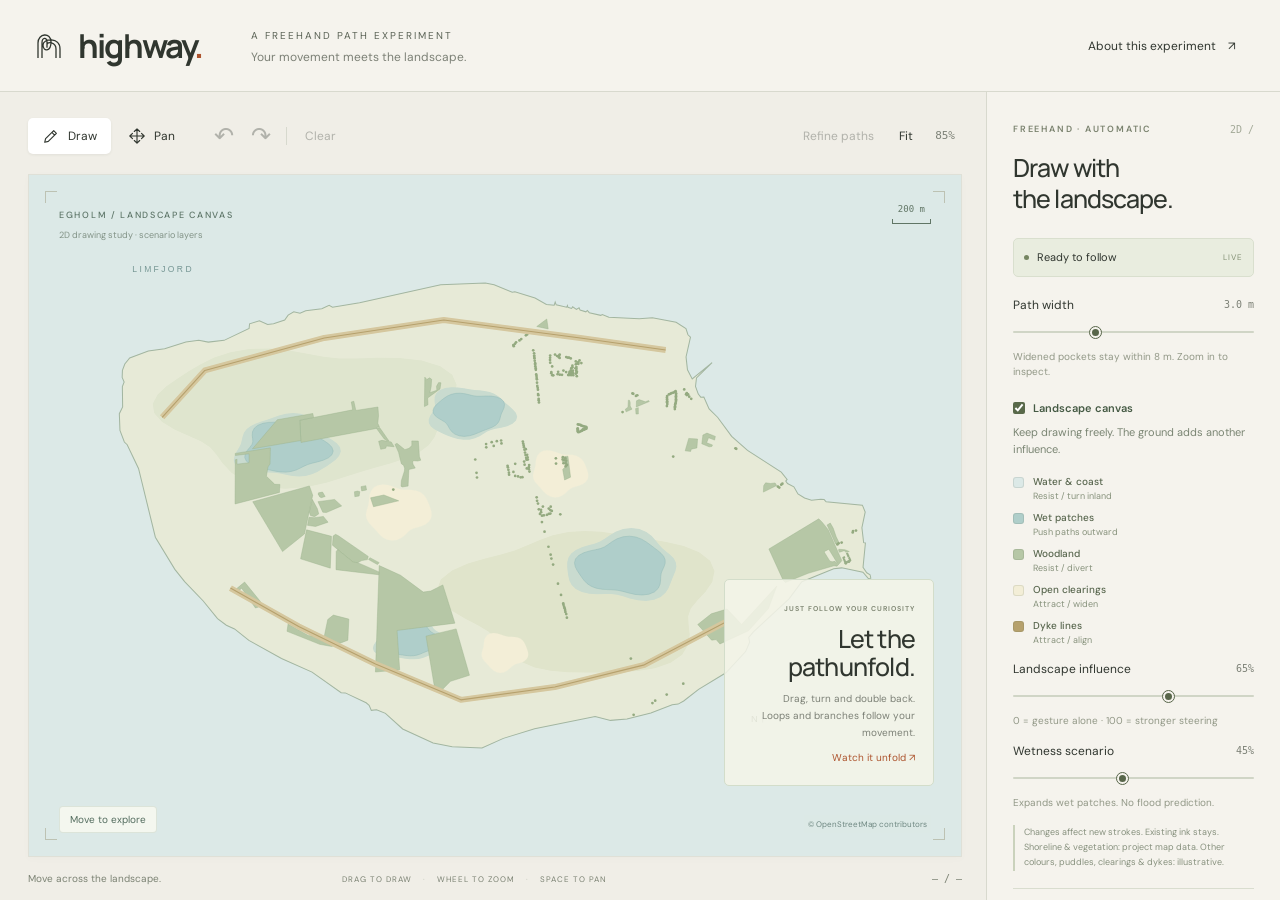
==== commit 33bff105: "Replace oscillating metric trails with connected routes and compact automatic branches" ====
--- a/highway/index.html
+++ b/highway/index.html
@@ -5,7 +5,7 @@
   <meta name="theme-color" content="#f5f3ed">
   <title>Highway — freehand paths</title>
   <meta name="description" content="Draw freely. Straight paths, loops, branches and pockets emerge from your movement. A two-dimensional drawing experiment.">
-  <link rel="stylesheet" href="style.css?v=scale5">
+  <link rel="stylesheet" href="style.css?v=routes6">
 </head>
 <body>
   <header class="masthead">
@@ -26,7 +26,7 @@
           <button id="redo" class="icon-button" aria-label="Redo stroke" title="Redo (Ctrl / ⌘ Shift Z)" disabled>↷</button>
           <span class="toolbar-divider"></span><button id="clear" class="text-button" disabled>Clear</button>
         </div>
-        <div class="view-tools"><button id="fit" class="text-button" title="Fit drawing (F)">Fit</button><button id="resetView" class="zoom-value" title="Reset zoom to 100%">100%</button><button id="settingsToggle" class="text-button" aria-expanded="false">Settings</button></div>
+        <div class="view-tools"><button id="refine" class="text-button" title="Rebuild older drawings from their main route. Undo restores the previous drawing." disabled>Refine paths</button><button id="fit" class="text-button" title="Fit drawing (F)">Fit</button><button id="resetView" class="zoom-value" title="Reset zoom to 100%">100%</button><button id="settingsToggle" class="text-button" aria-expanded="false">Settings</button></div>
       </div>
       <div id="paper" tabindex="0" aria-label="Freehand drawing canvas. Drag to create paths, loops and branches automatically. Hold Space to pan; use the wheel to zoom.">
         <canvas id="drawing" aria-label="Generated line drawing"></canvas>
@@ -53,7 +53,7 @@
         <label class="range-label" for="wetness">Wetness scenario <output id="wetnessOut">45%</output></label><input id="wetness" type="range" min="0" max="100" value="45"><p class="field-hint">Expands wet patches. No flood prediction.</p>
         <p class="environment-note">Changes affect new strokes. Existing ink stays.<br>Shoreline & vegetation: project map data. Other colours, puddles, clearings & dykes: illustrative.</p>
       </section>
-      <details class="tuning"><summary>How gestures behave</summary><div class="behaviour-guide"><p><b>Go straight</b><span>Traces flow together.</span></p><p><b>Curve and return</b><span>Paths separate and rejoin.</span></p><p><b>Make a sustained turn</b><span>The following trail closes a loop.</span></p><p><b>Slow down through a curve</b><span>A wider pocket opens.</span></p></div></details>
+      <details class="tuning"><summary>How gestures behave</summary><div class="behaviour-guide"><p><b>Go straight</b><span>One continuous main route.</span></p><p><b>Curve and return</b><span>Short branches split and rejoin.</span></p><p><b>Make a sustained turn</b><span>A small loop joins the main route.</span></p><p><b>Slow down through a curve</b><span>A wider pocket opens.</span></p></div></details>
       <p class="drawing-stats" id="drawingStats">0 closed loops · 0 separations · 0 pockets</p>
       <details class="tuning"><summary>Adjust the feel <span>Optional</span></summary>
       <label class="range-label" for="flow">Flow <output id="flowOut">65%</output></label><input id="flow" type="range" min="0" max="100" value="65"><p class="field-hint">Higher values let the following trail swing further.</p>
@@ -69,6 +69,6 @@
     </aside>
   </main>
   <div id="toast" role="status"></div>
-  <dialog id="about"><div class="dialog-top"><span class="eyebrow">ABOUT THE EXPERIMENT</span><button id="closeAbout" aria-label="Close about">×</button></div><h2>One gesture.<br>Many possible paths.</h2><p>Two independent trails follow your pointer with different amounts of inertia. Steady movement brings them together; changes of direction separate them. Sustained turns automatically send the following trail around a loop that returns to its entry point. Slow, gentle curves widen into pockets.</p><p>The landscape adds soft steering: water and woodland resist, clearings attract and widen, and dyke lines encourage alignment. Shoreline and vegetation come from existing project map data; ground colours, wet patches, clearings and dyke lines are illustrative. Influence changes steering strength; Wetness expands the scenario patches. These are drawing forces, not protected-area rules or flood predictions. Old strokes keep their geometry when you change the canvas.</p><p>The pocket is a 2D footprint for exploring your volière idea. This version is entirely a drawing study. Crossings are visual joins, not an engineered route network.</p><p>An independent experiment inspired by <a href="https://www.instagram.com/reel/DXz91ltIGps/" target="_blank" rel="noopener">Jeune Homme’s reel</a>, using our own motion rules. The example supplies open straight runs and bends to the same engine you use; it does not trace circles.</p><p>Your drawing stays in this browser. Earlier drawings are retained. SVG or PNG keeps a copy; clear can be undone. Optional adjustments affect new strokes.</p><button id="backToDrawing" class="primary-button">Back to the page</button></dialog>
-  <script src="landscape-data.js?v=scale5"></script><script src="landscape.js?v=scale5"></script><script src="engine.js?v=scale5"></script><script src="app.js?v=scale5"></script>
+  <dialog id="about"><div class="dialog-top"><span class="eyebrow">ABOUT THE EXPERIMENT</span><button id="closeAbout" aria-label="Close about">×</button></div><h2>One gesture.<br>Many possible paths.</h2><p>A smooth main route follows your pointer. Gradual turns can open a short branch that rejoins it; sustained turns can attach a closed loop. Branches and loops use metre-scale dimensions and spacing. Slow curves or clearings widen into pockets. Features remain automatic.</p><p>The landscape adds soft steering: water and woodland resist, clearings attract and widen, and dyke lines encourage alignment. Shoreline and vegetation come from existing project map data; ground colours, wet patches, clearings and dyke lines are illustrative. Influence changes steering strength; Wetness expands the scenario patches. These are drawing forces, not protected-area rules or flood predictions. Old strokes keep their geometry when you change the canvas.</p><p>The pocket is a 2D footprint for exploring your volière idea. This version is entirely a drawing study. Crossings are visual joins, not an engineered route network.</p><p>An independent experiment inspired by <a href="https://www.instagram.com/reel/DXz91ltIGps/" target="_blank" rel="noopener">Jeune Homme’s reel</a>, using our own motion rules. The example supplies open straight runs and bends to the same engine you use; it does not trace circles.</p><p>Your drawing stays in this browser. Earlier drawings are retained. SVG or PNG keeps a copy; clear can be undone. Optional adjustments affect new strokes.</p><button id="backToDrawing" class="primary-button">Back to the page</button></dialog>
+  <script src="landscape-data.js?v=routes6"></script><script src="landscape.js?v=routes6"></script><script src="engine.js?v=routes6"></script><script src="app.js?v=routes6"></script>
 </body></html>
